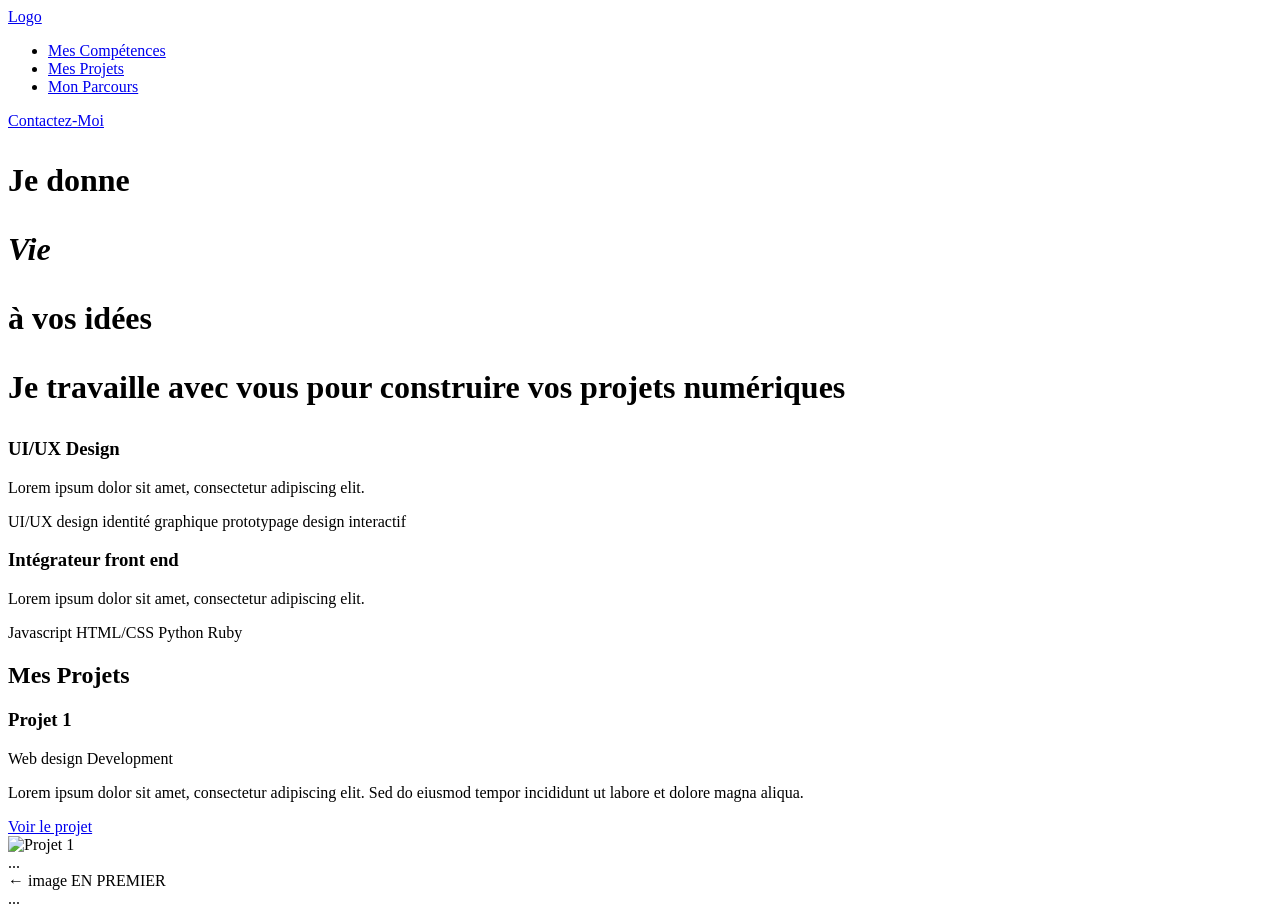
==== index.html @ fee1593d "update" ====
<!DOCTYPE html>
<html lang="fr">
  <head>
    <meta charset="UTF-8" />
    <meta name="viewport" content="width=device-width, initial-scale=1.0" />
    <title>Portfolio</title>
    <link rel="preconnect" href="https://fonts.googleapis.com" />
    <link rel="preconnect" href="https://fonts.gstatic.com" crossorigin />
    <link href="https://fonts.googleapis.com/css2?family=Montserrat:wght@400;500;600;700;800&display=swap" rel="stylesheet" />
    <link rel="stylesheet" href="style.css" />
  </head>

  <body>
    <nav class="navbar">
      <a href="#logo">Logo</a>
      <ul class="nav-link">
        <li><a href="#Mes Compétences">Mes Compétences</a></li>
        <li><a href="#Mes Projets">Mes Projets</a></li>
        <li><a href="#Mon Parcours">Mon Parcours</a></li>
      </ul>
      <a href="#Contactez-Moi" class="btn-nav">Contactez-Moi</a>
    </nav>
    
    <header id="hero"></header>
    <h1>
      <p>Je donne</p>
     <em>Vie</em> <br>
     <p>à vos idées</p>
     <p>Je travaille avec vous pour construire vos projets numériques</p>
    </h1>

    <section><div id="competences" class="competences">
      <div class="competence-card"></div>
       <h3>UI/UX Design</h3>
       <p>Lorem ipsum dolor sit amet, consectetur adipiscing elit.</p>
        <div class="tags">
        <span class="tag">UI/UX design</span>
        <span class="tag">identité graphique</span>
        <span class="tag">prototypage</span>
        <span class="tag">design interactif</span>
      </div>
      <div class="competence-card"></div>
      <h3>Intégrateur front end</h3>
      <p>Lorem ipsum dolor sit amet, consectetur adipiscing elit.</p>
      <div class="tags">
        <span class="tag">Javascript</span>
        <span class="tag">HTML/CSS</span>
        <span class="tag">Python</span>
        <span class="tag">Ruby</span>
      </div>

      <section id="projets" class="projets">
        <h2>Mes Projets</h2>
        <div class="projet-content">

          <div class="projet-top">
            <h3>Projet 1</h3>
            <div class="tags">
              <span class="tag">Web design</span>
              <span class="tag">Development</span>
            </div>

            <div class="projet-bottom">
              <p>Lorem ipsum dolor sit amet, consectetur adipiscing elit. Sed do eiusmod tempor incididunt ut labore et dolore magna aliqua.</p>
              <a class="btn-projet" href="#">Voir le projet</a>
            </div>
          </div>

        <div class="projet-image">
          <img src="assets/project-img.jpeg" alt="Projet 1" />
        </div>
      </section>

       <article class="projet-card reverse">
        <div class="projet-image">...</div>   ← image EN PREMIER
       <div class="projet-content">...</div>
       </article>




     </div></section>
  </body>
</html>
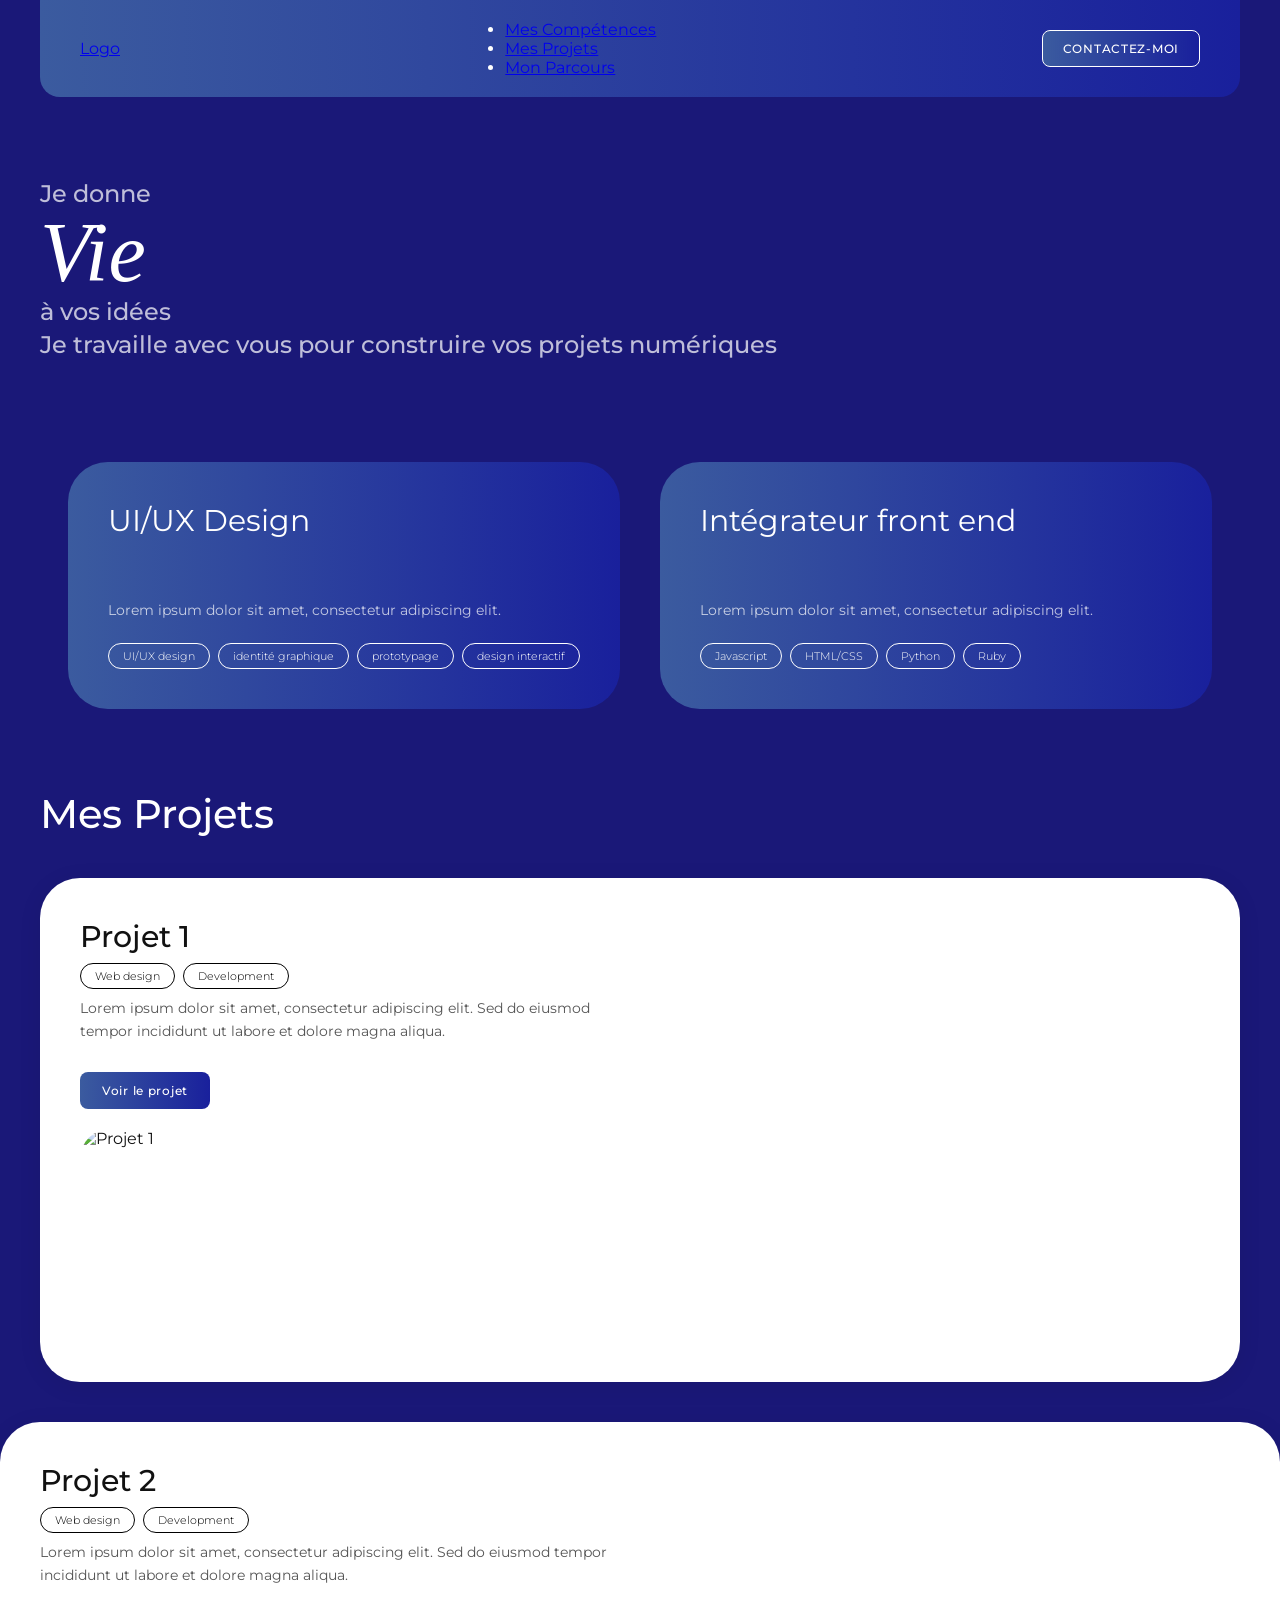
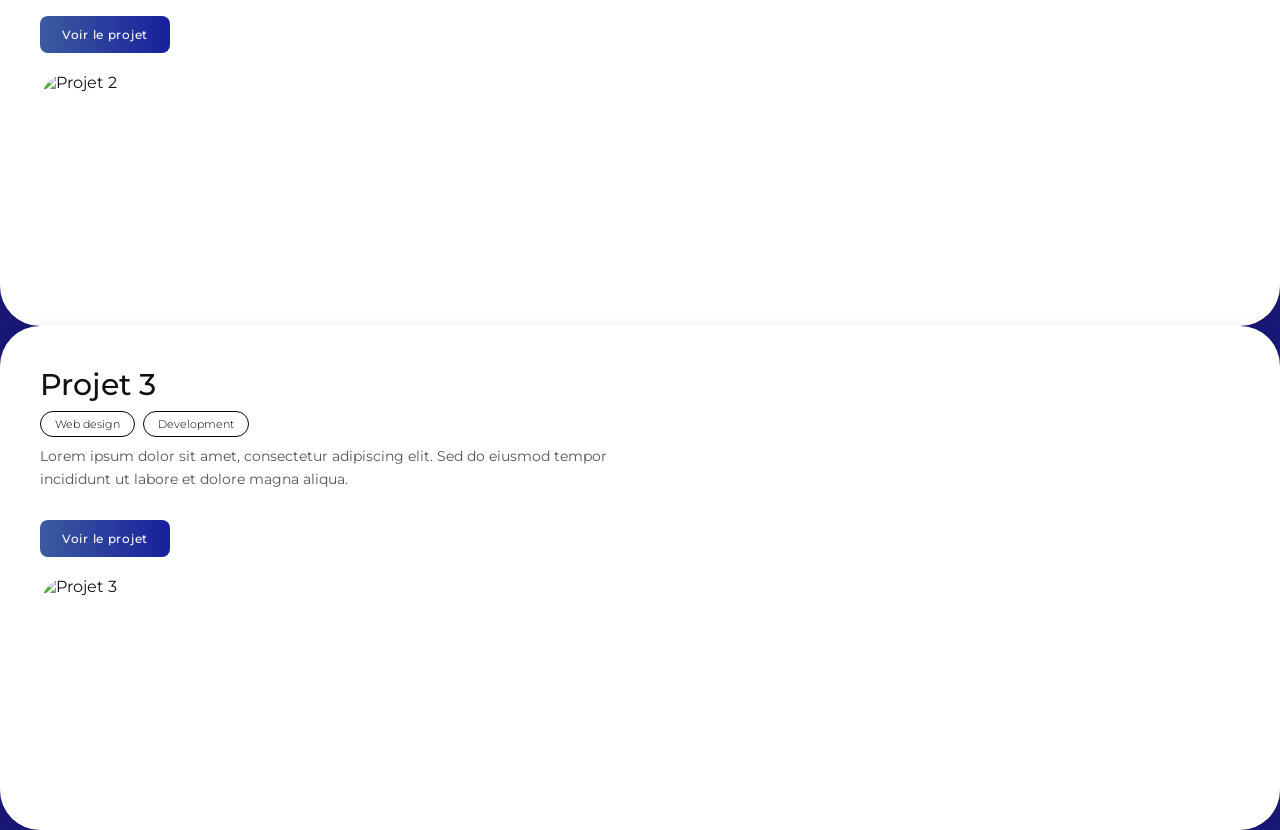
==== commit b477e7b0: "update" ====
--- a/index.html
+++ b/index.html
@@ -21,16 +21,17 @@
       <a href="#Contactez-Moi" class="btn-nav">Contactez-Moi</a>
     </nav>
     
-    <header id="hero"></header>
+    <header id="hero">
     <h1>
       <p>Je donne</p>
      <em>Vie</em> <br>
      <p>à vos idées</p>
      <p>Je travaille avec vous pour construire vos projets numériques</p>
     </h1>
+    </header>
 
     <section><div id="competences" class="competences">
-      <div class="competence-card"></div>
+      <div class="competence-card">
        <h3>UI/UX Design</h3>
        <p>Lorem ipsum dolor sit amet, consectetur adipiscing elit.</p>
         <div class="tags">
@@ -39,7 +40,8 @@
         <span class="tag">prototypage</span>
         <span class="tag">design interactif</span>
       </div>
-      <div class="competence-card"></div>
+      </div>
+      <div class="competence-card">
       <h3>Intégrateur front end</h3>
       <p>Lorem ipsum dolor sit amet, consectetur adipiscing elit.</p>
       <div class="tags">
@@ -48,9 +50,12 @@
         <span class="tag">Python</span>
         <span class="tag">Ruby</span>
       </div>
+      </section>
 
       <section id="projets" class="projets">
         <h2>Mes Projets</h2>
+
+        <article class="projet-card">
         <div class="projet-content">
 
           <div class="projet-top">
@@ -69,12 +74,59 @@
         <div class="projet-image">
           <img src="assets/project-img.jpeg" alt="Projet 1" />
         </div>
+        </article>
       </section>
 
-       <article class="projet-card reverse">
-        <div class="projet-image">...</div>   ← image EN PREMIER
-       <div class="projet-content">...</div>
-       </article>
+      <section id="projets2" class="projets2">
+
+        <article class="projet-card">
+        <div class="projet-content">
+
+          <div class="projet-top">
+            <h3>Projet 2</h3>
+            <div class="tags">
+              <span class="tag">Web design</span>
+              <span class="tag">Development</span>
+            </div>
+
+            <div class="projet-bottom">
+              <p>Lorem ipsum dolor sit amet, consectetur adipiscing elit. Sed do eiusmod tempor incididunt ut labore et dolore magna aliqua.</p>
+              <a class="btn-projet" href="#">Voir le projet</a>
+            </div>
+          </div>
+
+        <div class="projet-image">
+          <img src="assets/project-img.jpeg" alt="Projet 2" />
+        </div>
+        </article>
+      </section>
+
+      <section id="projets3" class="projets3">
+
+        <article class="projet-card">
+        <div class="projet-content">
+
+          <div class="projet-top">
+            <h3>Projet 3</h3>
+            <div class="tags">
+              <span class="tag">Web design</span>
+              <span class="tag">Development</span>
+            </div>
+
+            <div class="projet-bottom">
+              <p>Lorem ipsum dolor sit amet, consectetur adipiscing elit. Sed do eiusmod tempor incididunt ut labore et dolore magna aliqua.</p>
+              <a class="btn-projet" href="#">Voir le projet</a>
+            </div>
+          </div>
+
+        <div class="projet-image">
+          <img src="assets/project-img.jpeg" alt="Projet 3" />
+        </div>
+        </article>
+      </section>
+       
+
+       
 
 
 
--- a/style.css
+++ b/style.css
@@ -0,0 +1,456 @@
+/* ============================================
+   RESET & VARIABLES
+   ============================================ */
+*, *::before, *::after {
+  margin: 0;
+  padding: 0;
+  box-sizing: border-box;
+  scroll-behavior: smooth;
+}
+
+:root {
+  /* Couleurs */
+  --bleu-fonce:  #1A1878;
+  --bleu-carte:  #2E2DAE;
+  --blanc:       #ffffff;
+  --noir:       #000;
+  --texte-pale:  rgba(255, 255, 255, 0.72);
+  --texte-gris:  #555;
+
+  /* Gradient (nav & footer) */
+  --gradient:    linear-gradient(to right, #3B5B9F, #19209C);
+
+  /* Rayons */
+  --radius-carte: 40px;
+  --radius-nav:   20px;
+  --radius-image: 30px;
+  --radius-btn:   8px;
+
+  /* Espacements */
+  --padding-h:  40px;
+  --padding-v:  80px;
+  --gap:        40px;
+  --gap-sm:     20px;
+
+  /* Largeurs max — écart de 80px = 2 × --padding-h pour aligner nav et contenu */
+  --max-width-nav:     1200px;
+  --max-width-content: 1280px;
+
+  /* Typographie */
+  --fs-h1:   80px;
+  --fs-h2:   40px;
+  --fs-h3:   30px;
+  --fs-body: 14px;
+  --fs-nav:  12px;
+  --fs-xs:   11px;
+  --ls-nav:  0.06em;
+}
+
+body {
+  font-family: 'Montserrat', sans-serif;
+  background-color: var(--bleu-fonce);
+  color: var(--blanc);
+  display: flex;
+  flex-direction: column;
+  align-items: center;
+}
+
+/* ============================================
+   NAVIGATION (header & footer partagent .navbar)
+   ============================================ */
+nav {
+  border-radius: 0 0 var(--radius-nav) var(--radius-nav);
+  overflow: hidden;
+}
+
+nav a{
+  transition: opacity 0.2s;
+}
+
+.navbar {
+  display: flex;
+  align-items: center;
+  justify-content: space-between;
+  padding: var(--gap-sm) var(--padding-h);
+  width: 100%;
+  max-width: var(--max-width-nav);
+  background: var(--gradient);
+}
+
+
+.logo {
+  color: var(--blanc);
+  font-size: var(--fs-nav);
+  font-weight: 500;
+  letter-spacing: 0.12em;
+  text-transform: uppercase;
+  text-decoration: none;
+}
+
+.nav-links {
+  list-style: none;
+  display: flex;
+  gap: var(--gap);
+}
+
+.nav-links a {
+  color: var(--blanc);
+  text-decoration: none;
+  font-size: var(--fs-nav);
+  font-weight: 500;
+  letter-spacing: var(--ls-nav);
+  text-transform: uppercase;
+}
+
+.nav-links a:hover {
+  opacity: 0.7;
+}
+
+.btn-nav {
+  color: var(--blanc);
+  text-decoration: none;
+  font-size: var(--fs-nav);
+  font-weight: 500;
+  letter-spacing: var(--ls-nav);
+  text-transform: uppercase;
+  border: 1.5px solid var(--blanc);
+  padding: 10px var(--gap-sm);
+  border-radius: var(--radius-btn);
+  background: var(--gradient);
+}
+
+.btn-nav:hover {
+  opacity: 0.80;
+}
+
+/* ============================================
+   HERO
+   ============================================ */
+#hero {
+  background-color: var(--bleu-fonce);
+  padding: var(--padding-v) var(--padding-h);
+  width: 100%;
+  max-width: var(--max-width-content);
+}
+
+#hero h1 {
+  font-size: var(--fs-h1);
+  font-weight: 500;
+  line-height: 1;
+  margin-bottom: var(--gap-sm);
+}
+
+#hero h1 em {
+  font-family: Georgia, serif;
+  font-style: italic;
+  font-weight: 100;
+  font-size: calc(var(--fs-h1) + 4px);
+}
+
+#hero p {
+  font-size: 24px;
+  color: var(--texte-pale);
+  line-height: 1.4;
+}
+
+/* ============================================
+   MAIN
+   ============================================ */
+main {
+  display: flex;
+  flex-direction: column;
+  align-items: center;
+  max-width: var(--max-width-content);
+  width: 100%;
+}
+
+/* ============================================
+   COMPÉTENCES
+   ============================================ */
+.competences {
+  padding: 0 var(--padding-h) var(--padding-h);
+  display: grid;
+  grid-template-columns: 1fr 1fr;
+  gap: var(--gap);
+}
+
+.competence-card {
+  background: var(--gradient);
+  border-radius: var(--radius-carte);
+  padding: var(--padding-h);
+  display: flex;
+  flex-direction: column;
+  gap: var(--gap-sm);
+}
+
+.competence-card h3 {
+   font-size: var(--fs-h3);
+   font-weight: 400;
+   margin-bottom: var(--gap);
+}
+
+.competence-card p {
+  font-size: var(--fs-body);
+  line-height: 1.7;
+  color: var(--texte-pale);
+  flex: 1;
+}
+
+/* ============================================
+   TAGS (compétences & projets)
+   ============================================ */
+.tags {
+  display: flex;
+  flex-wrap: wrap;
+  gap: 8px;
+}
+
+.tag {
+  font-size: var(--fs-xs);
+  font-weight: 300;
+  padding: 5px 14px;
+  border: 1px solid var(--blanc);
+  border-radius: 999px;
+  color: var(--blanc);
+  white-space: nowrap;
+}
+
+.projet-card .tag {
+  border-color: var(--noir);
+  color: var(--noir);
+}
+
+/* ============================================
+   PROJETS
+   ============================================ */
+.projets {
+  padding: var(--padding-h);
+  display: flex;
+  flex-direction: column;
+  gap: var(--gap);
+  width: 100%;
+}
+
+.projets h2 {
+  font-size: var(--fs-h2);
+  font-weight: 500;
+}
+
+.projet-card {
+  width: 100%;
+  min-height: 56dvh;
+  display: grid;
+  grid-template-columns: 1fr 1fr;
+  gap: var(--gap);
+  align-items: center;
+  border-radius: var(--radius-carte);
+  padding: var(--padding-h);
+  background-color: var(--blanc);
+  color: #111;
+  box-shadow: 0 4px 24px rgba(0, 0, 0, 0.07);
+}
+
+.projet-card.reverse {
+  direction: ltr;
+}
+
+.projet-top, .projet-bottom {
+  display: flex;
+  flex-direction: column;
+  gap: 8px;
+}
+
+.projet-image {
+  width: 100%;
+  height: 100%;
+}
+
+.projet-image img {
+  width: 100%;
+  height: 100%;
+  object-fit: cover;
+  border-radius: var(--radius-image);
+  display: block;
+}
+
+.projet-content {
+  height: 100%;
+  display: flex;
+  flex-direction: column;
+  justify-content: space-between;
+  gap: 20px;
+}
+
+.projet-content h3 {
+  font-size: var(--fs-h3);
+  font-weight: 500;
+}
+
+.projet-content p {
+  font-size: var(--fs-body);
+  line-height: 1.7;
+  color: var(--texte-gris);
+}
+
+.btn-projet {
+  display: inline-block;
+  align-self: flex-start;
+  padding: 11px 22px;
+  margin-top: 20px;
+  font-size: var(--fs-nav);
+  font-weight: 500;
+  letter-spacing: var(--ls-nav);
+  text-decoration: none;
+  border-radius: var(--radius-btn);
+  background: var(--gradient);
+  color: var(--blanc);
+  transition: opacity 0.2s;
+}
+
+.btn-projet:hover {
+  opacity: 0.85;
+}
+
+/* ============================================
+   PARCOURS
+   ============================================ */
+.parcours {
+  background-color: var(--bleu-fonce);
+  padding: var(--padding-v) var(--padding-h);
+  display: grid;
+  grid-template-columns: 1fr 1fr;
+  gap: var(--gap);
+  align-items: start;
+  width: 100%;
+}
+
+.parcours h2 {
+  font-size: var(--fs-h2);
+  font-weight: 500;
+}
+
+.parcours-liste {
+  padding: var(--gap-sm) var(--gap);
+  background: var(--gradient);
+  border-radius: var(--radius-carte);
+  list-style: none;
+  overflow: hidden;
+}
+
+.parcours-item {
+  display: flex;
+  flex-direction: column;
+  gap: 10px;
+  padding: var(--gap-sm) 0;
+  border-bottom: 1px solid rgba(255, 255, 255, 0.1);
+}
+
+.parcours-item:last-child {
+  border-bottom: none;
+}
+
+.parcours-titre {
+  font-size: var(--fs-body);
+  font-weight: 500;
+}
+
+.parcours-lieu {
+  font-size: var(--fs-xs);
+  font-weight: 500;
+  letter-spacing: 0.08em;
+  color: var(--texte-pale);
+  text-transform: uppercase;
+}
+
+/* ============================================
+   FOOTER
+   ============================================ */
+footer {
+  width: 100%;
+  max-width: var(--max-width-nav);
+  border-radius: var(--radius-nav) var(--radius-nav) 0 0;
+  overflow: hidden;
+}
+
+footer a{
+  transition: opacity 0.2s;
+}
+
+/* ============================================
+   RESPONSIVE — TABLETTE (≤ 768px)
+   Redéfinir les variables suffit pour tout
+   ce qui les utilise. Le reste est layout.
+   ============================================ */
+@media (max-width: 768px) {
+  :root {
+    --padding-h:  28px;
+    --padding-v:  60px;
+    --gap:        28px;
+    --fs-h1:      52px;
+    --fs-h2:      32px;
+    --fs-h3:      24px;
+  }
+
+  /* Nav : on masque les liens, garde logo + CTA */
+  .nav-links {
+    display: none;
+  }
+
+  /* Compétences : une seule colonne */
+  .competences {
+    grid-template-columns: 1fr;
+  }
+
+  /* Projets : une seule colonne, hauteur auto */
+  .projet-card {
+    grid-template-columns: 1fr;
+    height: auto;
+  }
+
+  /* Image toujours en premier sur mobile */
+  .projet-card .projet-image {
+    order: -1;
+    height: 240px;
+  }
+
+  /* Parcours : une seule colonne */
+  .parcours {
+    grid-template-columns: 1fr;
+  }
+}
+
+/* ============================================
+   RESPONSIVE — MOBILE (≤ 480px)
+   ============================================ */
+@media (max-width: 480px) {
+  :root {
+    --padding-h:  16px;
+    --padding-v:  40px;
+    --gap:        20px;
+    --gap-sm:     12px;
+    --fs-h1:      38px;
+    --fs-h2:      26px;
+    --fs-h3:      20px;
+    --fs-body:    13px;
+  }
+
+  /* Hero : taille em fixe pour que le calc() sur em reste cohérent */
+  #hero h1 em {
+    font-size: calc(var(--fs-h1) + 2px);
+  }
+
+  #hero p {
+    font-size: 16px;
+  }
+
+  /* Bouton nav réduit */
+  .btn-nav {
+    font-size: 10px;
+    padding: 8px 12px;
+  }
+
+  /* Image projet plus petite */
+  .projet-card .projet-image {
+    height: 180px;
+  }
+}
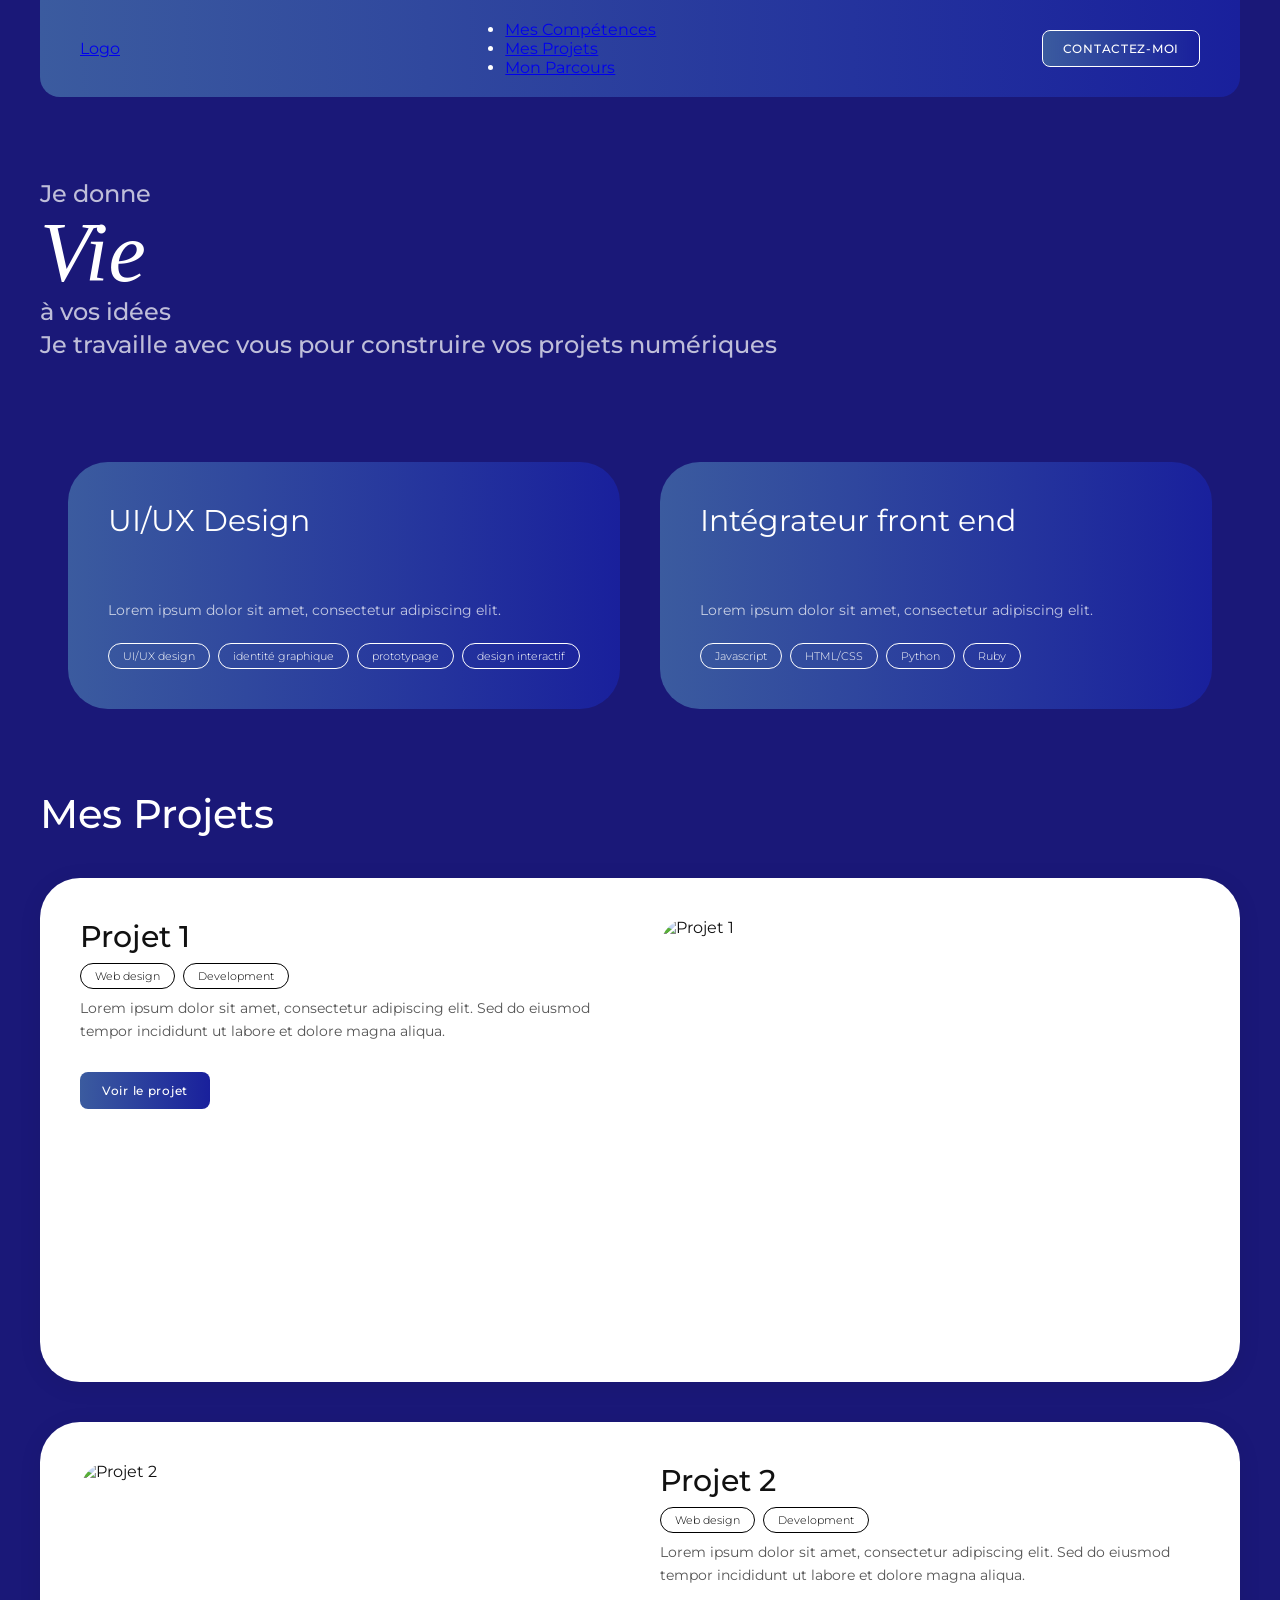
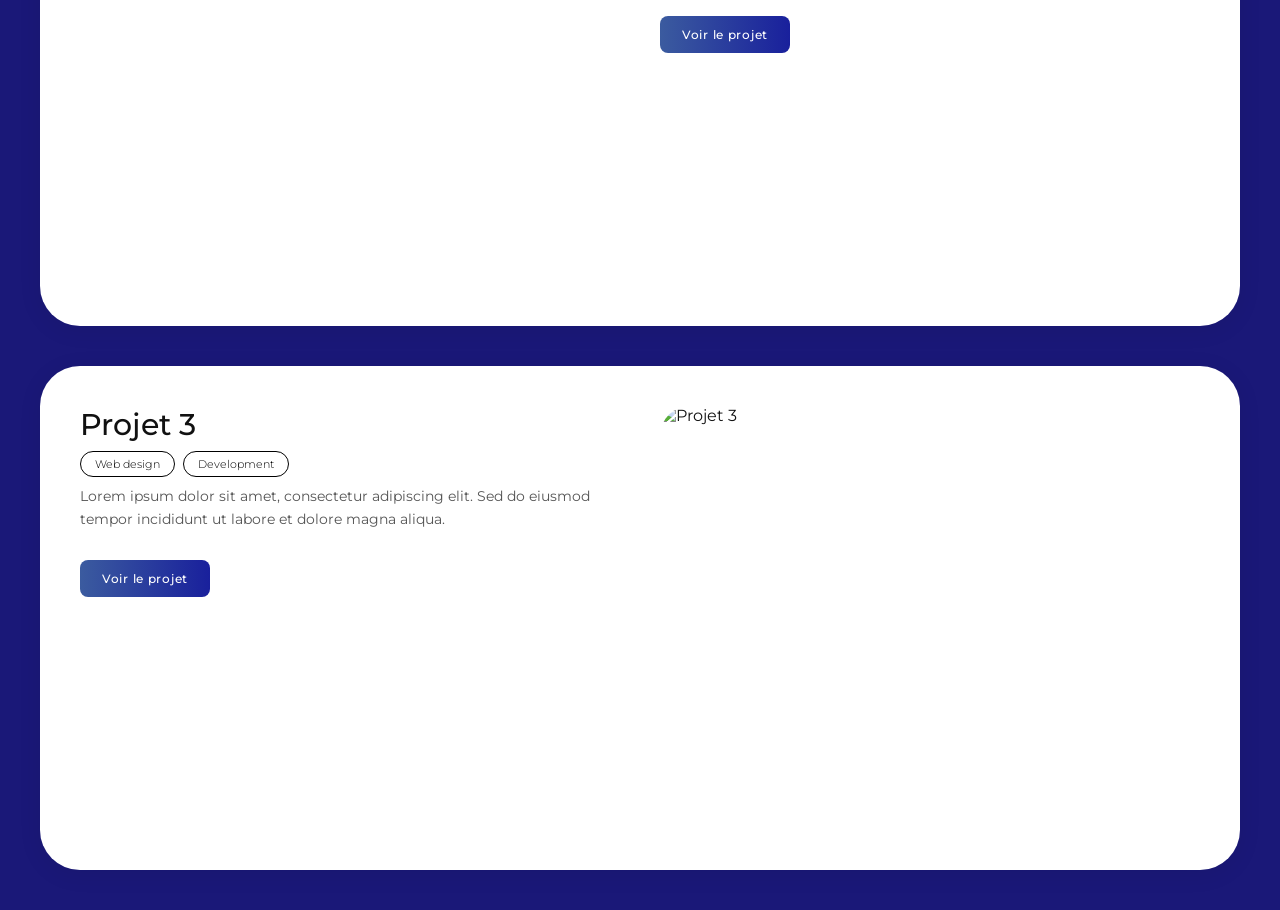
==== commit 85c0ece8: "update" ====
--- a/index.html
+++ b/index.html
@@ -1,136 +1,147 @@
 <!DOCTYPE html>
 <html lang="fr">
-  <head>
-    <meta charset="UTF-8" />
-    <meta name="viewport" content="width=device-width, initial-scale=1.0" />
-    <title>Portfolio</title>
-    <link rel="preconnect" href="https://fonts.googleapis.com" />
-    <link rel="preconnect" href="https://fonts.gstatic.com" crossorigin />
-    <link href="https://fonts.googleapis.com/css2?family=Montserrat:wght@400;500;600;700;800&display=swap" rel="stylesheet" />
-    <link rel="stylesheet" href="style.css" />
-  </head>
 
-  <body>
-    <nav class="navbar">
-      <a href="#logo">Logo</a>
-      <ul class="nav-link">
-        <li><a href="#Mes Compétences">Mes Compétences</a></li>
-        <li><a href="#Mes Projets">Mes Projets</a></li>
-        <li><a href="#Mon Parcours">Mon Parcours</a></li>
-      </ul>
-      <a href="#Contactez-Moi" class="btn-nav">Contactez-Moi</a>
-    </nav>
-    
-    <header id="hero">
+<head>
+  <meta charset="UTF-8" />
+  <meta name="viewport" content="width=device-width, initial-scale=1.0" />
+  <title>Portfolio</title>
+  <link rel="preconnect" href="https://fonts.googleapis.com" />
+  <link rel="preconnect" href="https://fonts.gstatic.com" crossorigin />
+  <link href="https://fonts.googleapis.com/css2?family=Montserrat:wght@400;500;600;700;800&display=swap"
+    rel="stylesheet" />
+  <link rel="stylesheet" href="style.css" />
+</head>
+
+<body>
+  <nav class="navbar">
+    <a href="#logo">Logo</a>
+    <ul class="nav-link">
+      <li><a href="#Mes Compétences">Mes Compétences</a></li>
+      <li><a href="#Mes Projets">Mes Projets</a></li>
+      <li><a href="#Mon Parcours">Mon Parcours</a></li>
+    </ul>
+    <a href="#Contactez-Moi" class="btn-nav">Contactez-Moi</a>
+  </nav>
+
+  <header id="hero">
     <h1>
       <p>Je donne</p>
-     <em>Vie</em> <br>
-     <p>à vos idées</p>
-     <p>Je travaille avec vous pour construire vos projets numériques</p>
+      <em>Vie</em> <br>
+      <p>à vos idées</p>
+      <p>Je travaille avec vous pour construire vos projets numériques</p>
     </h1>
-    </header>
+  </header>
 
-    <section><div id="competences" class="competences">
+  <section>
+    <div id="competences" class="competences">
       <div class="competence-card">
-       <h3>UI/UX Design</h3>
-       <p>Lorem ipsum dolor sit amet, consectetur adipiscing elit.</p>
+        <h3>UI/UX Design</h3>
+        <p>Lorem ipsum dolor sit amet, consectetur adipiscing elit.</p>
         <div class="tags">
-        <span class="tag">UI/UX design</span>
-        <span class="tag">identité graphique</span>
-        <span class="tag">prototypage</span>
-        <span class="tag">design interactif</span>
-      </div>
+          <span class="tag">UI/UX design</span>
+          <span class="tag">identité graphique</span>
+          <span class="tag">prototypage</span>
+          <span class="tag">design interactif</span>
+        </div>
       </div>
       <div class="competence-card">
-      <h3>Intégrateur front end</h3>
-      <p>Lorem ipsum dolor sit amet, consectetur adipiscing elit.</p>
-      <div class="tags">
-        <span class="tag">Javascript</span>
-        <span class="tag">HTML/CSS</span>
-        <span class="tag">Python</span>
-        <span class="tag">Ruby</span>
+        <h3>Intégrateur front end</h3>
+        <p>Lorem ipsum dolor sit amet, consectetur adipiscing elit.</p>
+        <div class="tags">
+          <span class="tag">Javascript</span>
+          <span class="tag">HTML/CSS</span>
+          <span class="tag">Python</span>
+          <span class="tag">Ruby</span>
+        </div>
       </div>
-      </section>
-
-      <section id="projets" class="projets">
-        <h2>Mes Projets</h2>
-
-        <article class="projet-card">
-        <div class="projet-content">
-
-          <div class="projet-top">
-            <h3>Projet 1</h3>
-            <div class="tags">
-              <span class="tag">Web design</span>
-              <span class="tag">Development</span>
-            </div>
-
-            <div class="projet-bottom">
-              <p>Lorem ipsum dolor sit amet, consectetur adipiscing elit. Sed do eiusmod tempor incididunt ut labore et dolore magna aliqua.</p>
-              <a class="btn-projet" href="#">Voir le projet</a>
-            </div>
-          </div>
-
-        <div class="projet-image">
-          <img src="assets/project-img.jpeg" alt="Projet 1" />
-        </div>
-        </article>
-      </section>
-
-      <section id="projets2" class="projets2">
-
-        <article class="projet-card">
-        <div class="projet-content">
-
-          <div class="projet-top">
-            <h3>Projet 2</h3>
-            <div class="tags">
-              <span class="tag">Web design</span>
-              <span class="tag">Development</span>
-            </div>
-
-            <div class="projet-bottom">
-              <p>Lorem ipsum dolor sit amet, consectetur adipiscing elit. Sed do eiusmod tempor incididunt ut labore et dolore magna aliqua.</p>
-              <a class="btn-projet" href="#">Voir le projet</a>
-            </div>
-          </div>
-
-        <div class="projet-image">
-          <img src="assets/project-img.jpeg" alt="Projet 2" />
-        </div>
-        </article>
-      </section>
-
-      <section id="projets3" class="projets3">
-
-        <article class="projet-card">
-        <div class="projet-content">
-
-          <div class="projet-top">
-            <h3>Projet 3</h3>
-            <div class="tags">
-              <span class="tag">Web design</span>
-              <span class="tag">Development</span>
-            </div>
-
-            <div class="projet-bottom">
-              <p>Lorem ipsum dolor sit amet, consectetur adipiscing elit. Sed do eiusmod tempor incididunt ut labore et dolore magna aliqua.</p>
-              <a class="btn-projet" href="#">Voir le projet</a>
-            </div>
-          </div>
-
-        <div class="projet-image">
-          <img src="assets/project-img.jpeg" alt="Projet 3" />
-        </div>
-        </article>
-      </section>
-       
-
-       
+  </section>
 
 
 
 
-     </div></section>
-  </body>
-</html>
+
+  <section id="projets" class="projets">
+    <h2>Mes Projets</h2>
+
+    <article class="projet-card">
+      <div class="projet-content">
+
+        <div class="projet-top">
+          <h3>Projet 1</h3>
+          <div class="tags">
+            <span class="tag">Web design</span>
+            <span class="tag">Development</span>
+          </div>
+
+          <div class="projet-bottom">
+            <p>Lorem ipsum dolor sit amet, consectetur adipiscing elit. Sed do eiusmod tempor incididunt ut labore et
+              dolore magna aliqua.</p>
+            <a class="btn-projet" href="#">Voir le projet</a>
+          </div>
+        </div>
+      </div>
+      <div class="projet-image">
+        <img src="assets/project-img.jpeg" alt="Projet 1" />
+      </div>
+    </article>
+
+
+    <article class="projet-card reverse">
+      <div class="projet-image">
+        <img src="assets/project-img.jpeg" alt="Projet 2" />
+      </div>
+      <div class="projet-content">
+
+        <div class="projet-top">
+          <h3>Projet 2</h3>
+          <div class="tags">
+            <span class="tag">Web design</span>
+            <span class="tag">Development</span>
+          </div>
+
+          <div class="projet-bottom">
+            <p>Lorem ipsum dolor sit amet, consectetur adipiscing elit. Sed do eiusmod tempor incididunt ut labore et
+              dolore magna aliqua.</p>
+            <a class="btn-projet" href="#">Voir le projet</a>
+          </div>
+        </div>
+
+
+    </article>
+
+
+
+
+    <article class="projet-card">
+      <div class="projet-content">
+
+        <div class="projet-top">
+          <h3>Projet 3</h3>
+          <div class="tags">
+            <span class="tag">Web design</span>
+            <span class="tag">Development</span>
+          </div>
+
+          <div class="projet-bottom">
+            <p>Lorem ipsum dolor sit amet, consectetur adipiscing elit. Sed do eiusmod tempor incididunt ut labore et
+              dolore magna aliqua.</p>
+            <a class="btn-projet" href="#">Voir le projet</a>
+          </div>
+        </div>
+      </div>
+      <div class="projet-image">
+        <img src="assets/project-img.jpeg" alt="Projet 3" />
+      </div>
+    </article>
+  </section>
+
+
+
+
+
+
+
+
+</body>
+
+</html>
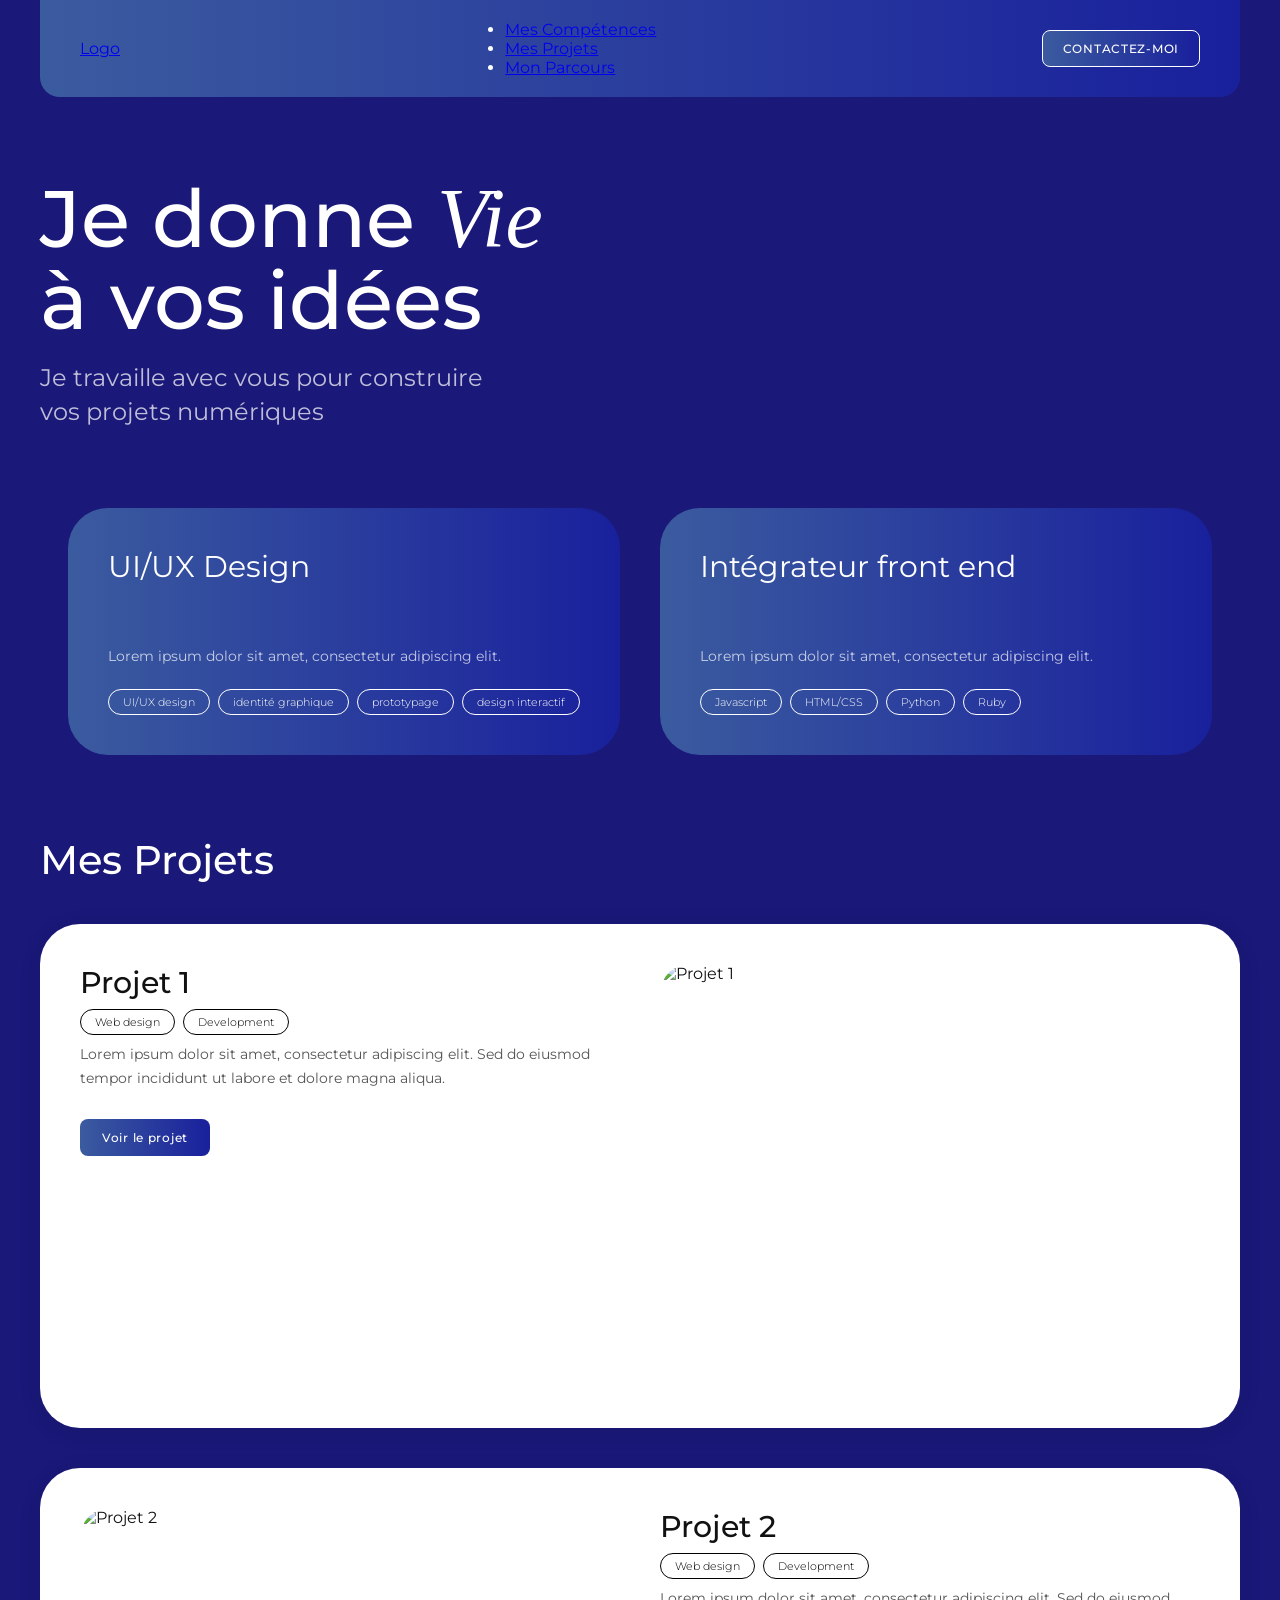
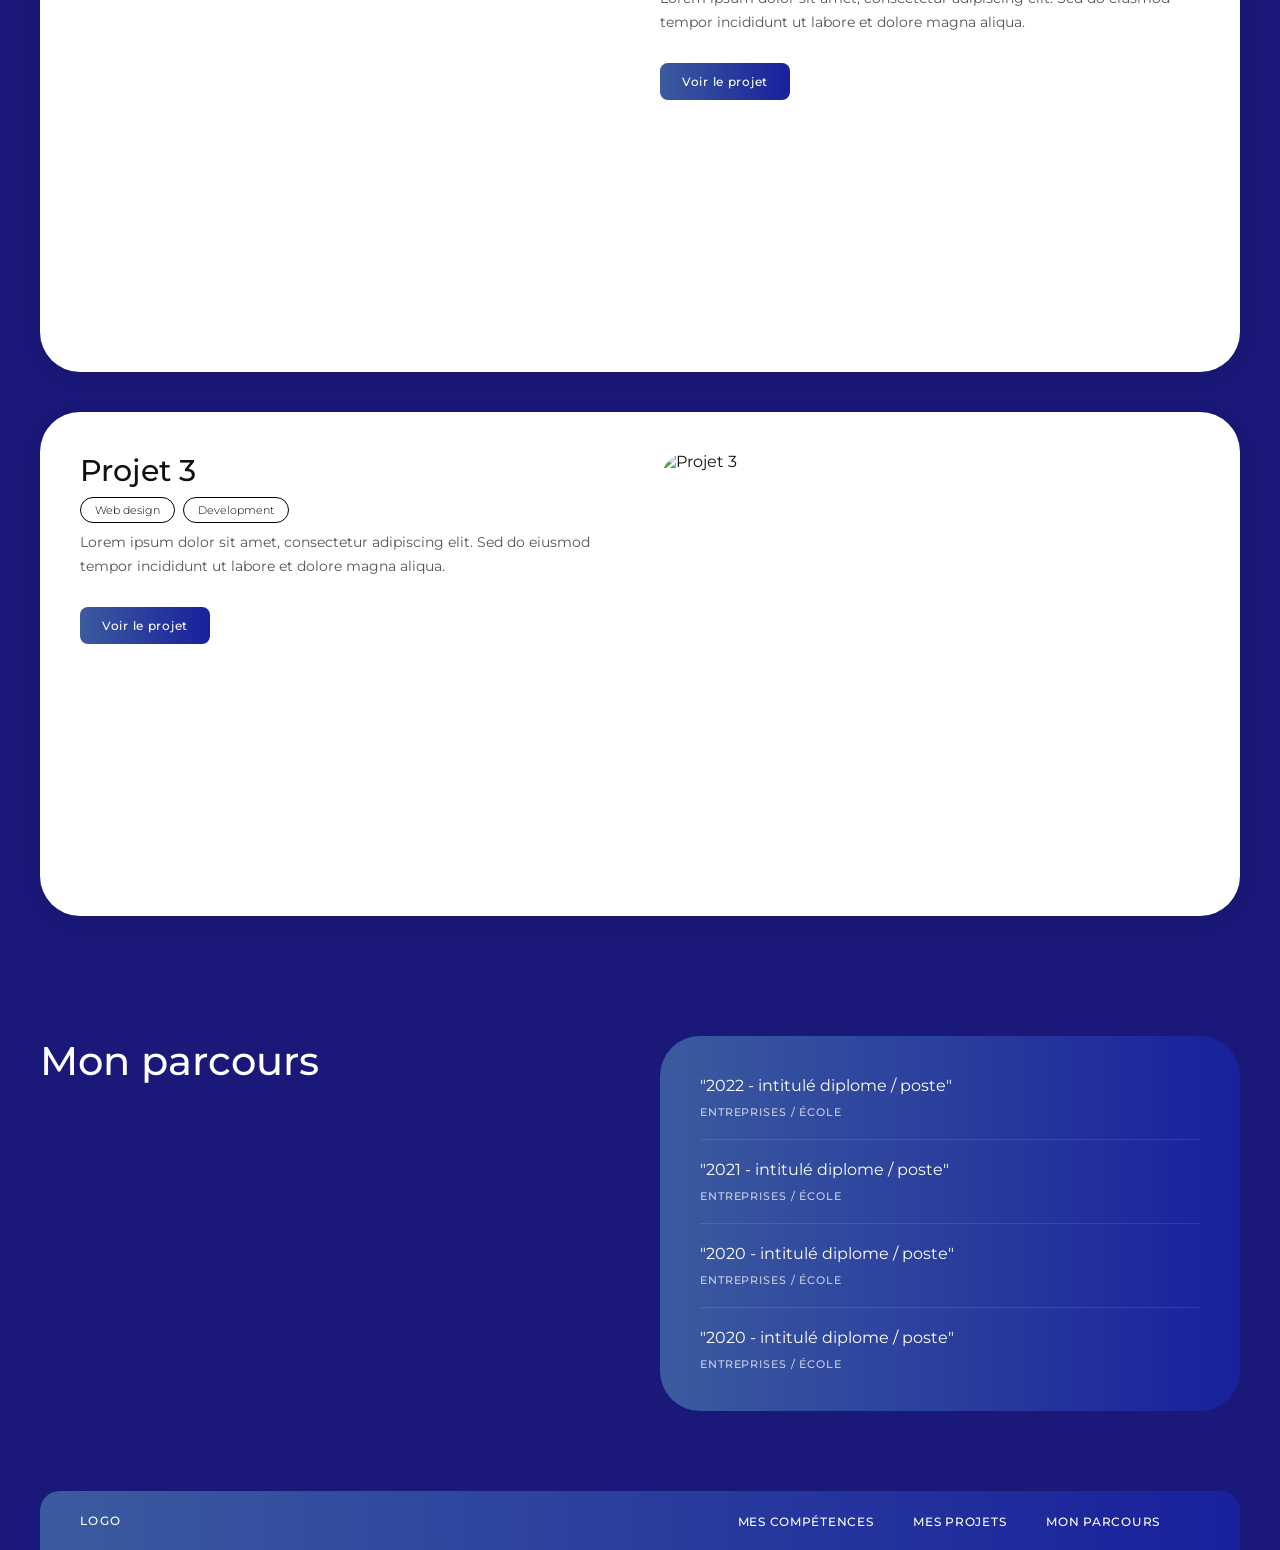
==== commit 1b62750b: "update" ====
--- a/index.html
+++ b/index.html
@@ -24,12 +24,8 @@
   </nav>
 
   <header id="hero">
-    <h1>
-      <p>Je donne</p>
-      <em>Vie</em> <br>
-      <p>à vos idées</p>
-      <p>Je travaille avec vous pour construire vos projets numériques</p>
-    </h1>
+    <h1> Je donne <em>Vie</em> <br> à vos idées</h1>
+      <p>Je travaille avec vous pour construire <br> vos projets numériques</p>
   </header>
 
   <section>
@@ -135,7 +131,40 @@
     </article>
   </section>
 
+  <section id="parcours" class="parcours">
+    <h2>Mon parcours</h2>
+    <ul class="parcours-liste">
+      <li class="parcours-item">
+        <p class="parcour-titre">"2022 - intitulé diplome / poste"</p>
+        <p class="parcours-lieu">ENTREPRISES / ÉCOLE</p>
+      </li>
 
+      <li class="parcours-item">
+        <p class="parcour-titre">"2021 - intitulé diplome / poste"</p>
+        <p class="parcours-lieu">ENTREPRISES / ÉCOLE</p>
+      </li>
+
+      <li class="parcours-item">
+        <p class="parcour-titre">"2020 - intitulé diplome / poste"</p>
+        <p class="parcours-lieu">ENTREPRISES / ÉCOLE</p>
+      </li>
+
+      <li class="parcours-item">
+        <p class="parcour-titre">"2020 - intitulé diplome / poste"</p>
+        <p class="parcours-lieu">ENTREPRISES / ÉCOLE</p>
+      </li>
+    </ul>
+  </section>
+
+  <footer class="navbar">
+    <span class="logo">Logo</span>
+    <ul class="nav-links">
+      <li><a href="#MES COMPÉTENCES">MES COMPÉTENCES</a></li>
+      <li><a href="#MES PROJETS">MES PROJETS</a></li>
+      <li><a href="#MON PARCOURS">Mon parcours</a></li>
+    <a href="#CONTACTEZ-MOI" class="CONTACTEZ-MOI"></a>
+    </ul>
+  </footer>
 
 
 
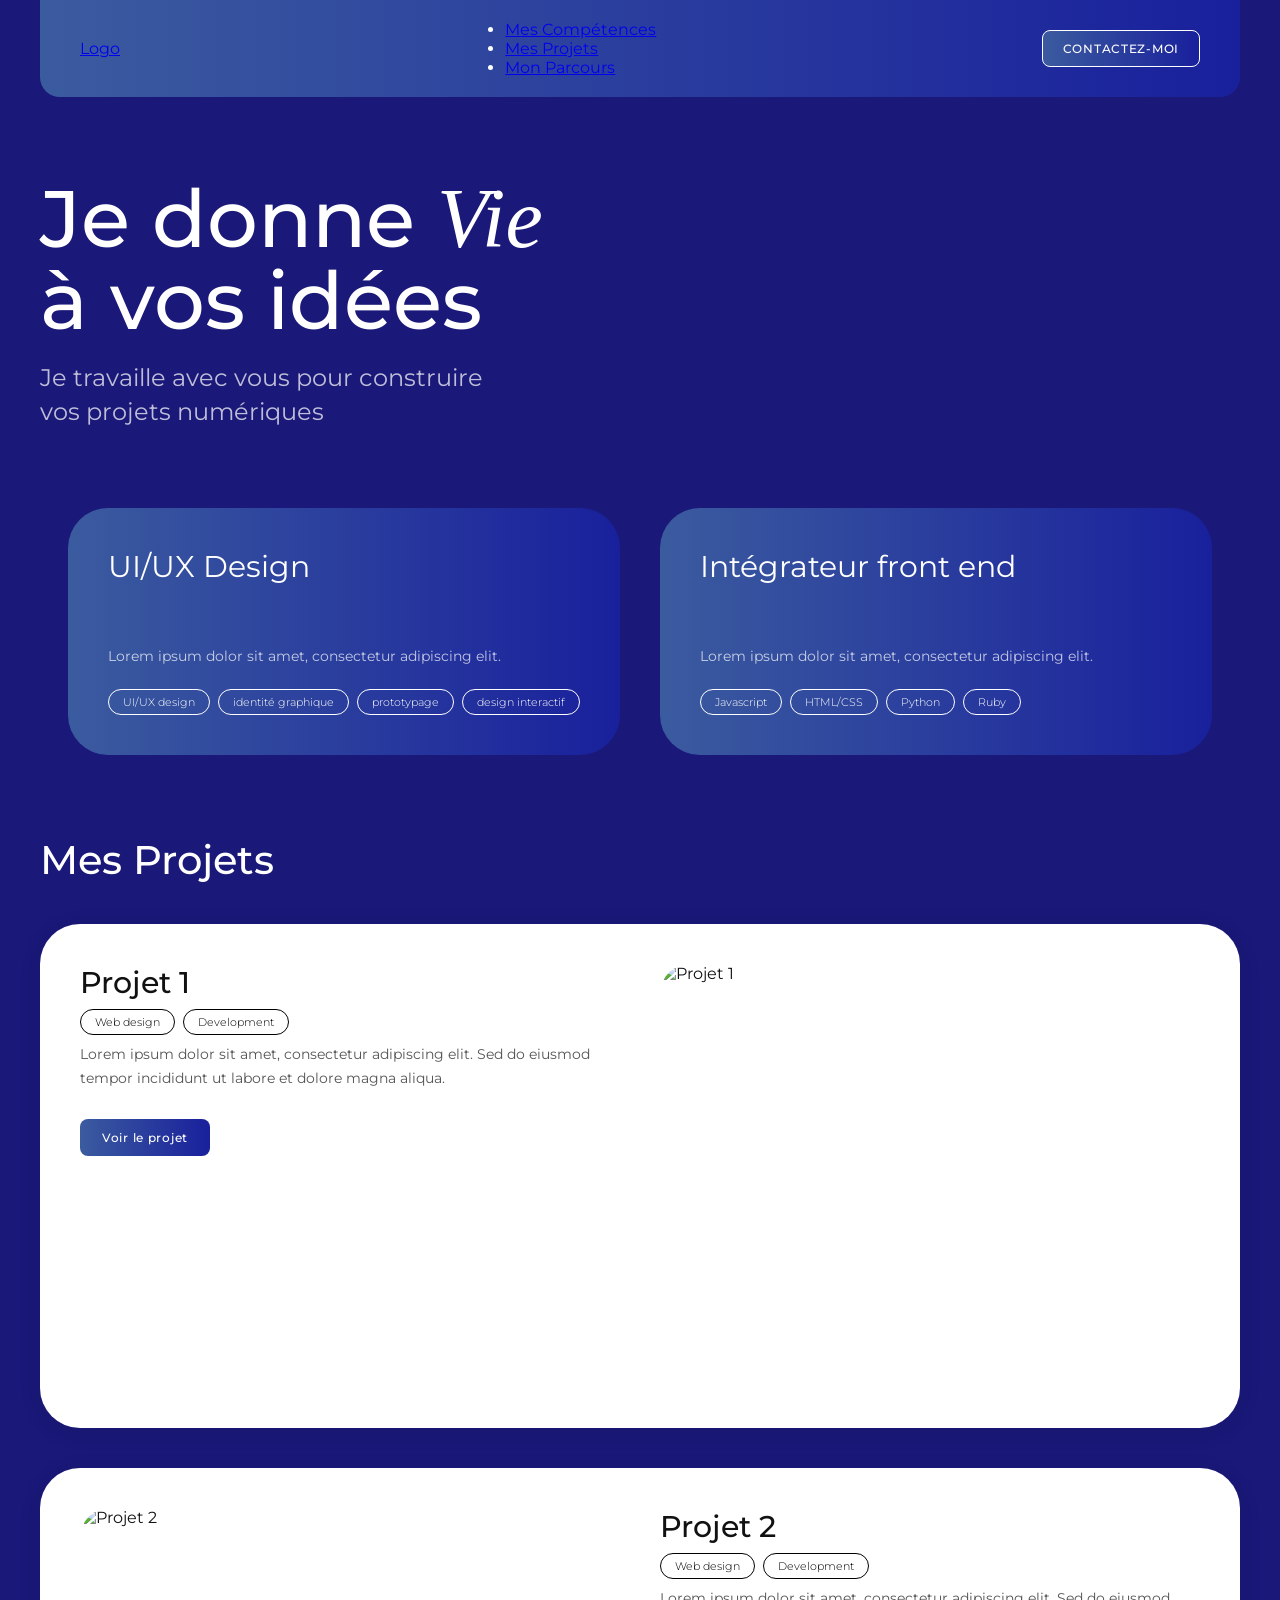
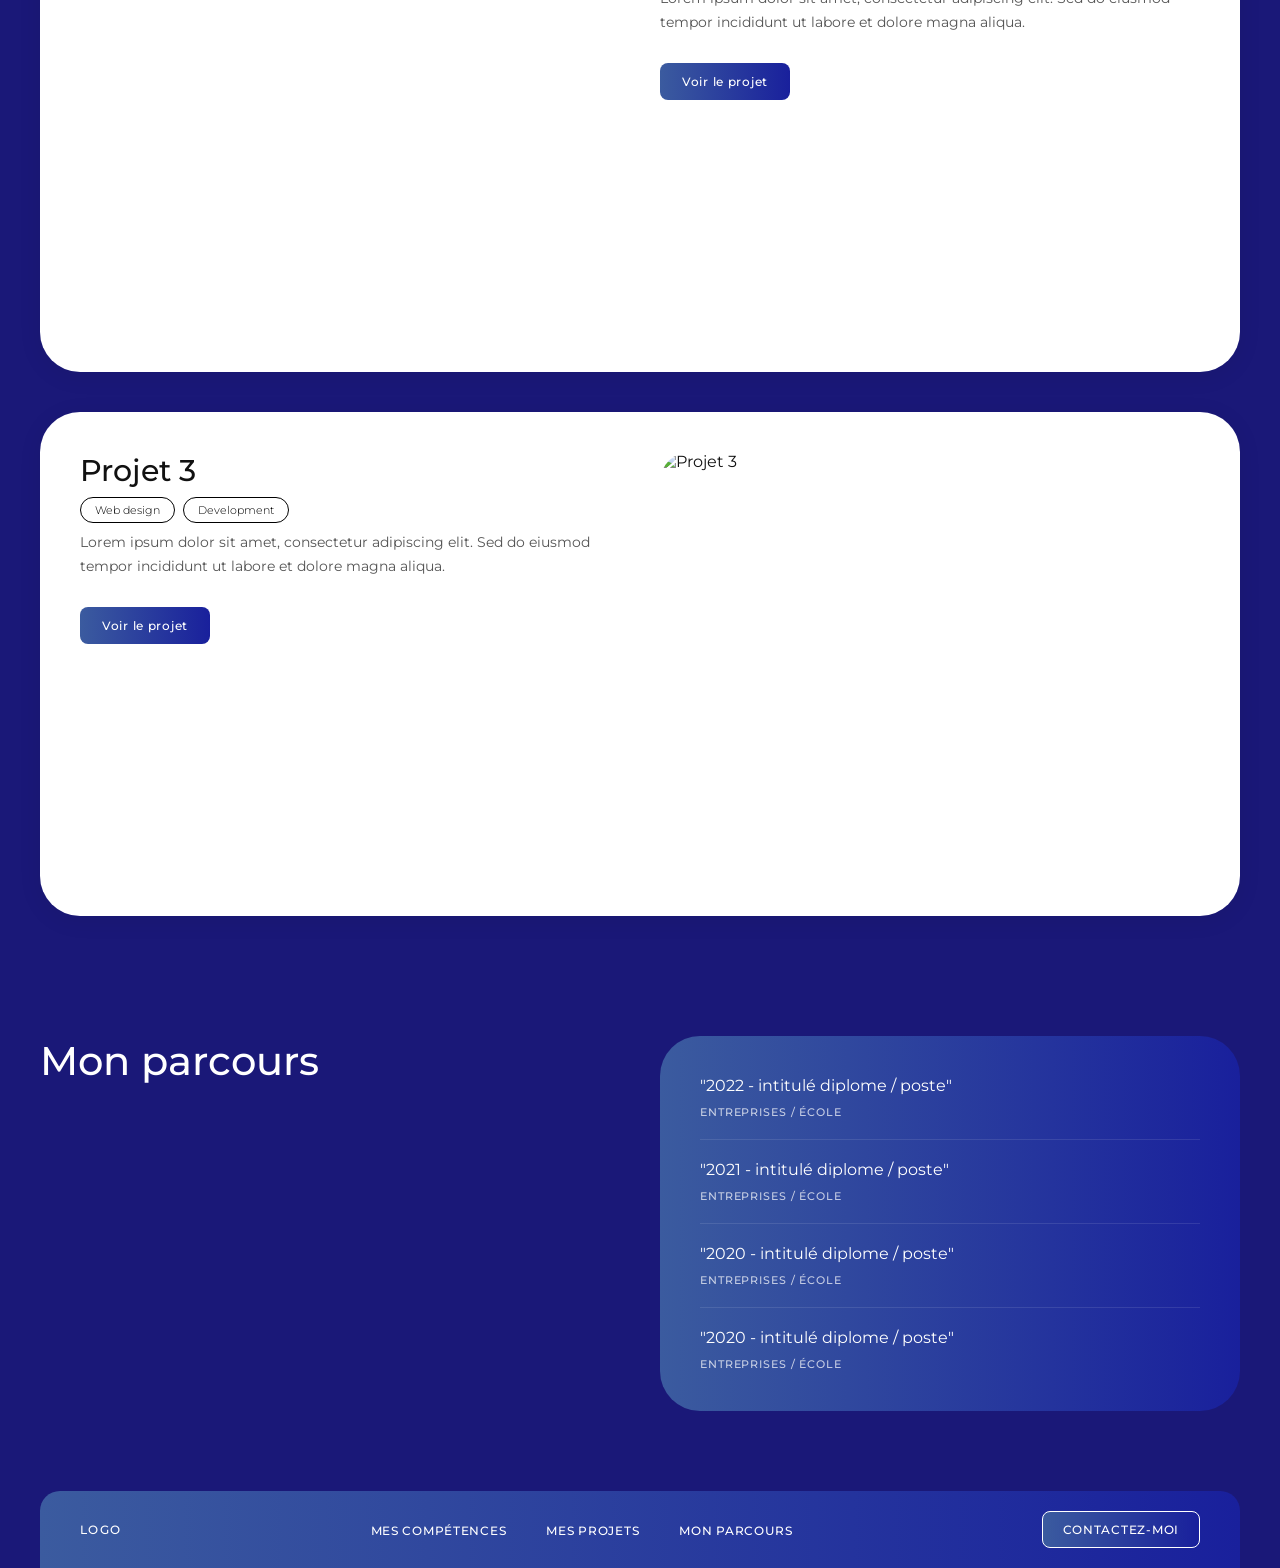
==== commit d32cb6ec: "update" ====
--- a/index.html
+++ b/index.html
@@ -25,136 +25,139 @@
 
   <header id="hero">
     <h1> Je donne <em>Vie</em> <br> à vos idées</h1>
-      <p>Je travaille avec vous pour construire <br> vos projets numériques</p>
+    <p>Je travaille avec vous pour construire <br> vos projets numériques</p>
   </header>
 
-  <section>
-    <div id="competences" class="competences">
-      <div class="competence-card">
-        <h3>UI/UX Design</h3>
-        <p>Lorem ipsum dolor sit amet, consectetur adipiscing elit.</p>
-        <div class="tags">
-          <span class="tag">UI/UX design</span>
-          <span class="tag">identité graphique</span>
-          <span class="tag">prototypage</span>
-          <span class="tag">design interactif</span>
+  <main>
+    <section>
+      <div id="competences" class="competences">
+        <div class="competence-card">
+          <h3>UI/UX Design</h3>
+          <p>Lorem ipsum dolor sit amet, consectetur adipiscing elit.</p>
+          <div class="tags">
+            <span class="tag">UI/UX design</span>
+            <span class="tag">identité graphique</span>
+            <span class="tag">prototypage</span>
+            <span class="tag">design interactif</span>
+          </div>
         </div>
-      </div>
-      <div class="competence-card">
-        <h3>Intégrateur front end</h3>
-        <p>Lorem ipsum dolor sit amet, consectetur adipiscing elit.</p>
-        <div class="tags">
-          <span class="tag">Javascript</span>
-          <span class="tag">HTML/CSS</span>
-          <span class="tag">Python</span>
-          <span class="tag">Ruby</span>
+        <div class="competence-card">
+          <h3>Intégrateur front end</h3>
+          <p>Lorem ipsum dolor sit amet, consectetur adipiscing elit.</p>
+          <div class="tags">
+            <span class="tag">Javascript</span>
+            <span class="tag">HTML/CSS</span>
+            <span class="tag">Python</span>
+            <span class="tag">Ruby</span>
+          </div>
         </div>
-      </div>
-  </section>
+    </section>
 
 
 
 
 
-  <section id="projets" class="projets">
-    <h2>Mes Projets</h2>
+    <section id="projets" class="projets">
+      <h2>Mes Projets</h2>
 
-    <article class="projet-card">
-      <div class="projet-content">
+      <article class="projet-card">
+        <div class="projet-content">
 
-        <div class="projet-top">
-          <h3>Projet 1</h3>
-          <div class="tags">
-            <span class="tag">Web design</span>
-            <span class="tag">Development</span>
+          <div class="projet-top">
+            <h3>Projet 1</h3>
+            <div class="tags">
+              <span class="tag">Web design</span>
+              <span class="tag">Development</span>
+            </div>
+
+            <div class="projet-bottom">
+              <p>Lorem ipsum dolor sit amet, consectetur adipiscing elit. Sed do eiusmod tempor incididunt ut labore et
+                dolore magna aliqua.</p>
+              <a class="btn-projet" href="#">Voir le projet</a>
+            </div>
+          </div>
+        </div>
+        <div class="projet-image">
+          <img src="assets/project-img.jpeg" alt="Projet 1" />
+        </div>
+      </article>
+
+
+      <article class="projet-card reverse">
+        <div class="projet-image">
+          <img src="assets/project-img.jpeg" alt="Projet 2" />
+        </div>
+        <div class="projet-content">
+
+          <div class="projet-top">
+            <h3>Projet 2</h3>
+            <div class="tags">
+              <span class="tag">Web design</span>
+              <span class="tag">Development</span>
+            </div>
+
+            <div class="projet-bottom">
+              <p>Lorem ipsum dolor sit amet, consectetur adipiscing elit. Sed do eiusmod tempor incididunt ut labore et
+                dolore magna aliqua.</p>
+              <a class="btn-projet" href="#">Voir le projet</a>
+            </div>
           </div>
 
-          <div class="projet-bottom">
-            <p>Lorem ipsum dolor sit amet, consectetur adipiscing elit. Sed do eiusmod tempor incididunt ut labore et
-              dolore magna aliqua.</p>
-            <a class="btn-projet" href="#">Voir le projet</a>
-          </div>
-        </div>
-      </div>
-      <div class="projet-image">
-        <img src="assets/project-img.jpeg" alt="Projet 1" />
-      </div>
-    </article>
 
-
-    <article class="projet-card reverse">
-      <div class="projet-image">
-        <img src="assets/project-img.jpeg" alt="Projet 2" />
-      </div>
-      <div class="projet-content">
-
-        <div class="projet-top">
-          <h3>Projet 2</h3>
-          <div class="tags">
-            <span class="tag">Web design</span>
-            <span class="tag">Development</span>
-          </div>
-
-          <div class="projet-bottom">
-            <p>Lorem ipsum dolor sit amet, consectetur adipiscing elit. Sed do eiusmod tempor incididunt ut labore et
-              dolore magna aliqua.</p>
-            <a class="btn-projet" href="#">Voir le projet</a>
-          </div>
-        </div>
-
-
-    </article>
+      </article>
 
 
 
 
-    <article class="projet-card">
-      <div class="projet-content">
+      <article class="projet-card">
+        <div class="projet-content">
 
-        <div class="projet-top">
-          <h3>Projet 3</h3>
-          <div class="tags">
-            <span class="tag">Web design</span>
-            <span class="tag">Development</span>
-          </div>
+          <div class="projet-top">
+            <h3>Projet 3</h3>
+            <div class="tags">
+              <span class="tag">Web design</span>
+              <span class="tag">Development</span>
+            </div>
 
-          <div class="projet-bottom">
-            <p>Lorem ipsum dolor sit amet, consectetur adipiscing elit. Sed do eiusmod tempor incididunt ut labore et
-              dolore magna aliqua.</p>
-            <a class="btn-projet" href="#">Voir le projet</a>
+            <div class="projet-bottom">
+              <p>Lorem ipsum dolor sit amet, consectetur adipiscing elit. Sed do eiusmod tempor incididunt ut labore et
+                dolore magna aliqua.</p>
+              <a class="btn-projet" href="#">Voir le projet</a>
+            </div>
           </div>
         </div>
-      </div>
-      <div class="projet-image">
-        <img src="assets/project-img.jpeg" alt="Projet 3" />
-      </div>
-    </article>
-  </section>
+        <div class="projet-image">
+          <img src="assets/project-img.jpeg" alt="Projet 3" />
+        </div>
+      </article>
+    </section>
 
-  <section id="parcours" class="parcours">
-    <h2>Mon parcours</h2>
-    <ul class="parcours-liste">
-      <li class="parcours-item">
-        <p class="parcour-titre">"2022 - intitulé diplome / poste"</p>
-        <p class="parcours-lieu">ENTREPRISES / ÉCOLE</p>
-      </li>
+    <section id="parcours" class="parcours">
+      <h2>Mon parcours</h2>
+      <ul class="parcours-liste">
+        <li class="parcours-item">
+          <p class="parcour-titre">"2022 - intitulé diplome / poste"</p>
+          <p class="parcours-lieu">ENTREPRISES / ÉCOLE</p>
+        </li>
 
-      <li class="parcours-item">
-        <p class="parcour-titre">"2021 - intitulé diplome / poste"</p>
-        <p class="parcours-lieu">ENTREPRISES / ÉCOLE</p>
-      </li>
+        <li class="parcours-item">
+          <p class="parcour-titre">"2021 - intitulé diplome / poste"</p>
+          <p class="parcours-lieu">ENTREPRISES / ÉCOLE</p>
+        </li>
 
-      <li class="parcours-item">
-        <p class="parcour-titre">"2020 - intitulé diplome / poste"</p>
-        <p class="parcours-lieu">ENTREPRISES / ÉCOLE</p>
-      </li>
+        <li class="parcours-item">
+          <p class="parcour-titre">"2020 - intitulé diplome / poste"</p>
+          <p class="parcours-lieu">ENTREPRISES / ÉCOLE</p>
+        </li>
 
-      <li class="parcours-item">
-        <p class="parcour-titre">"2020 - intitulé diplome / poste"</p>
-        <p class="parcours-lieu">ENTREPRISES / ÉCOLE</p>
-      </li>
-    </ul>
-  </section>
+        <li class="parcours-item">
+          <p class="parcour-titre">"2020 - intitulé diplome / poste"</p>
+          <p class="parcours-lieu">ENTREPRISES / ÉCOLE</p>
+        </li>
+      </ul>
+    </section>
+
+  </main>
 
   <footer class="navbar">
     <span class="logo">Logo</span>
@@ -162,14 +165,9 @@
       <li><a href="#MES COMPÉTENCES">MES COMPÉTENCES</a></li>
       <li><a href="#MES PROJETS">MES PROJETS</a></li>
       <li><a href="#MON PARCOURS">Mon parcours</a></li>
-    <a href="#CONTACTEZ-MOI" class="CONTACTEZ-MOI"></a>
-    </ul>
+       </ul>
+      <a href="#CONTACTEZ-MOI" class="btn-nav">Contactez-moi</a>
   </footer>
-
-
-
-
-
 
 </body>
 
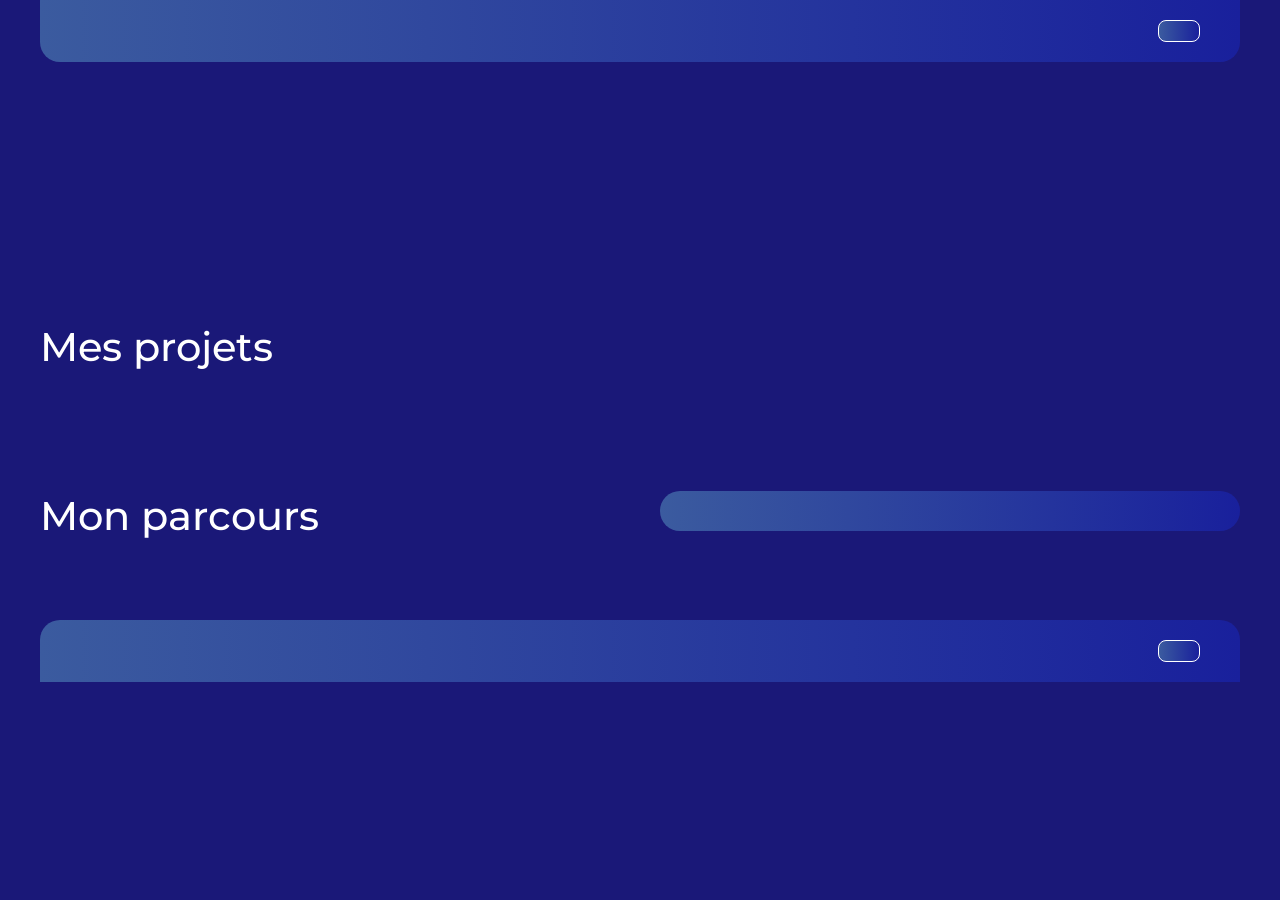
==== commit 44ad1f91: "mise a jour json" ====
--- a/index.html
+++ b/index.html
@@ -1,174 +1,62 @@
 <!DOCTYPE html>
 <html lang="fr">
+  <head>
+    <meta charset="UTF-8" />
+    <meta name="viewport" content="width=device-width, initial-scale=1.0" />
+    <title>Portfolio</title>
+    <link rel="preconnect" href="https://fonts.googleapis.com" />
+    <link rel="preconnect" href="https://fonts.gstatic.com" crossorigin />
+    <link href="https://fonts.googleapis.com/css2?family=Montserrat:wght@400;500;600;700;800&display=swap" rel="stylesheet" />
+    <link rel="stylesheet" href="style.css" />
+  </head>
+  <body>
 
-<head>
-  <meta charset="UTF-8" />
-  <meta name="viewport" content="width=device-width, initial-scale=1.0" />
-  <title>Portfolio</title>
-  <link rel="preconnect" href="https://fonts.googleapis.com" />
-  <link rel="preconnect" href="https://fonts.gstatic.com" crossorigin />
-  <link href="https://fonts.googleapis.com/css2?family=Montserrat:wght@400;500;600;700;800&display=swap"
-    rel="stylesheet" />
-  <link rel="stylesheet" href="style.css" />
-</head>
+    <!-- ===================== NAV ===================== -->
+    <!-- Contenu peuplé par script.js -->
+    <nav class="navbar">
+      <a href="#" class="logo"></a>
+      <ul class="nav-links"></ul>
+      <a class="btn-nav"></a>
+    </nav>
 
-<body>
-  <nav class="navbar">
-    <a href="#logo">Logo</a>
-    <ul class="nav-link">
-      <li><a href="#Mes Compétences">Mes Compétences</a></li>
-      <li><a href="#Mes Projets">Mes Projets</a></li>
-      <li><a href="#Mon Parcours">Mon Parcours</a></li>
-    </ul>
-    <a href="#Contactez-Moi" class="btn-nav">Contactez-Moi</a>
-  </nav>
+    <!-- ===================== HERO ===================== -->
+    <!-- Contenu peuplé par script.js -->
+    <header id="hero">
+      <h1></h1>
+      <p></p>
+    </header>
 
-  <header id="hero">
-    <h1> Je donne <em>Vie</em> <br> à vos idées</h1>
-    <p>Je travaille avec vous pour construire <br> vos projets numériques</p>
-  </header>
+    <main>
 
-  <main>
-    <section>
-      <div id="competences" class="competences">
-        <div class="competence-card">
-          <h3>UI/UX Design</h3>
-          <p>Lorem ipsum dolor sit amet, consectetur adipiscing elit.</p>
-          <div class="tags">
-            <span class="tag">UI/UX design</span>
-            <span class="tag">identité graphique</span>
-            <span class="tag">prototypage</span>
-            <span class="tag">design interactif</span>
-          </div>
-        </div>
-        <div class="competence-card">
-          <h3>Intégrateur front end</h3>
-          <p>Lorem ipsum dolor sit amet, consectetur adipiscing elit.</p>
-          <div class="tags">
-            <span class="tag">Javascript</span>
-            <span class="tag">HTML/CSS</span>
-            <span class="tag">Python</span>
-            <span class="tag">Ruby</span>
-          </div>
-        </div>
-    </section>
+      <!-- ===================== COMPÉTENCES ===================== -->
+      <!-- Cartes peuplées par script.js -->
+      <section id="competences" class="competences"></section>
 
+      <!-- ===================== PROJETS ===================== -->
+      <!-- Cartes peuplées par script.js -->
+      <section id="projets" class="projets">
+        <h2>Mes projets</h2>
+      </section>
 
+      <!-- ===================== PARCOURS ===================== -->
+      <!-- Items peuplés par script.js -->
+      <section id="parcours" class="parcours">
+        <h2>Mon parcours</h2>
+        <ul class="parcours-liste"></ul>
+      </section>
 
+    </main>
 
+    <!-- ===================== FOOTER ===================== -->
+    <!-- Contenu peuplé par script.js (même données que nav) -->
+    <footer class="navbar">
+      <span class="logo"></span>
+      <ul class="nav-links"></ul>
+      <a class="btn-nav"></a>
+    </footer>
 
-    <section id="projets" class="projets">
-      <h2>Mes Projets</h2>
+    <!-- script.js charge data.json et peuple toute la page -->
+    <script src="script-correction.js"></script>
 
-      <article class="projet-card">
-        <div class="projet-content">
-
-          <div class="projet-top">
-            <h3>Projet 1</h3>
-            <div class="tags">
-              <span class="tag">Web design</span>
-              <span class="tag">Development</span>
-            </div>
-
-            <div class="projet-bottom">
-              <p>Lorem ipsum dolor sit amet, consectetur adipiscing elit. Sed do eiusmod tempor incididunt ut labore et
-                dolore magna aliqua.</p>
-              <a class="btn-projet" href="#">Voir le projet</a>
-            </div>
-          </div>
-        </div>
-        <div class="projet-image">
-          <img src="assets/project-img.jpeg" alt="Projet 1" />
-        </div>
-      </article>
-
-
-      <article class="projet-card reverse">
-        <div class="projet-image">
-          <img src="assets/project-img.jpeg" alt="Projet 2" />
-        </div>
-        <div class="projet-content">
-
-          <div class="projet-top">
-            <h3>Projet 2</h3>
-            <div class="tags">
-              <span class="tag">Web design</span>
-              <span class="tag">Development</span>
-            </div>
-
-            <div class="projet-bottom">
-              <p>Lorem ipsum dolor sit amet, consectetur adipiscing elit. Sed do eiusmod tempor incididunt ut labore et
-                dolore magna aliqua.</p>
-              <a class="btn-projet" href="#">Voir le projet</a>
-            </div>
-          </div>
-
-
-      </article>
-
-
-
-
-      <article class="projet-card">
-        <div class="projet-content">
-
-          <div class="projet-top">
-            <h3>Projet 3</h3>
-            <div class="tags">
-              <span class="tag">Web design</span>
-              <span class="tag">Development</span>
-            </div>
-
-            <div class="projet-bottom">
-              <p>Lorem ipsum dolor sit amet, consectetur adipiscing elit. Sed do eiusmod tempor incididunt ut labore et
-                dolore magna aliqua.</p>
-              <a class="btn-projet" href="#">Voir le projet</a>
-            </div>
-          </div>
-        </div>
-        <div class="projet-image">
-          <img src="assets/project-img.jpeg" alt="Projet 3" />
-        </div>
-      </article>
-    </section>
-
-    <section id="parcours" class="parcours">
-      <h2>Mon parcours</h2>
-      <ul class="parcours-liste">
-        <li class="parcours-item">
-          <p class="parcour-titre">"2022 - intitulé diplome / poste"</p>
-          <p class="parcours-lieu">ENTREPRISES / ÉCOLE</p>
-        </li>
-
-        <li class="parcours-item">
-          <p class="parcour-titre">"2021 - intitulé diplome / poste"</p>
-          <p class="parcours-lieu">ENTREPRISES / ÉCOLE</p>
-        </li>
-
-        <li class="parcours-item">
-          <p class="parcour-titre">"2020 - intitulé diplome / poste"</p>
-          <p class="parcours-lieu">ENTREPRISES / ÉCOLE</p>
-        </li>
-
-        <li class="parcours-item">
-          <p class="parcour-titre">"2020 - intitulé diplome / poste"</p>
-          <p class="parcours-lieu">ENTREPRISES / ÉCOLE</p>
-        </li>
-      </ul>
-    </section>
-
-  </main>
-
-  <footer class="navbar">
-    <span class="logo">Logo</span>
-    <ul class="nav-links">
-      <li><a href="#MES COMPÉTENCES">MES COMPÉTENCES</a></li>
-      <li><a href="#MES PROJETS">MES PROJETS</a></li>
-      <li><a href="#MON PARCOURS">Mon parcours</a></li>
-       </ul>
-      <a href="#CONTACTEZ-MOI" class="btn-nav">Contactez-moi</a>
-  </footer>
-
-</body>
-
-</html>+  </body>
+</html>
--- a/style.css
+++ b/style.css
@@ -184,9 +184,9 @@
 }
 
 .competence-card h3 {
-   font-size: var(--fs-h3);
-   font-weight: 400;
-   margin-bottom: var(--gap);
+  font-size: var(--fs-h3);
+  font-weight: 400;
+  margin-bottom: var(--gap);
 }
 
 .competence-card p {
@@ -250,8 +250,9 @@
   box-shadow: 0 4px 24px rgba(0, 0, 0, 0.07);
 }
 
-.projet-card.reverse {
-  direction: ltr;
+/* Les cartes paires (2e, 4e...) : image à gauche, contenu à droite */
+.projet-card:nth-of-type(even) .projet-image {
+  order: -1;
 }
 
 .projet-top, .projet-bottom {
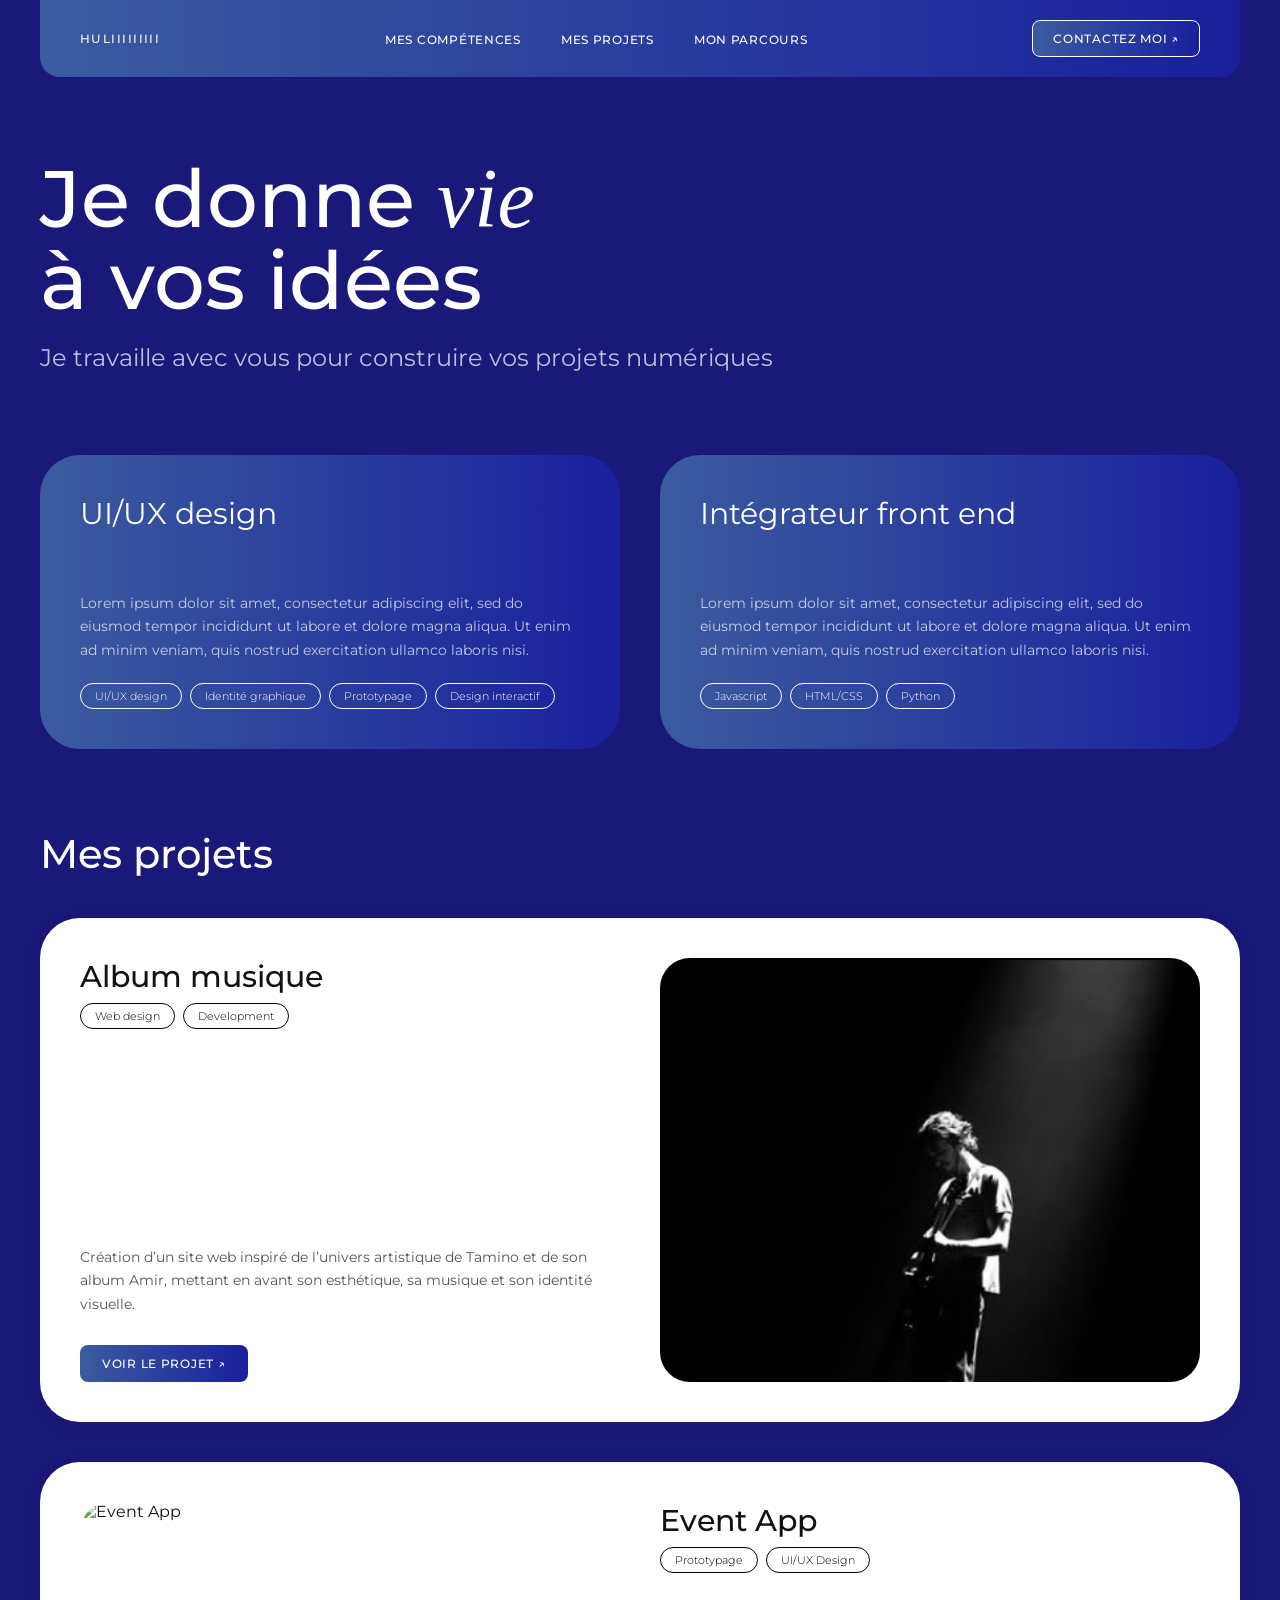
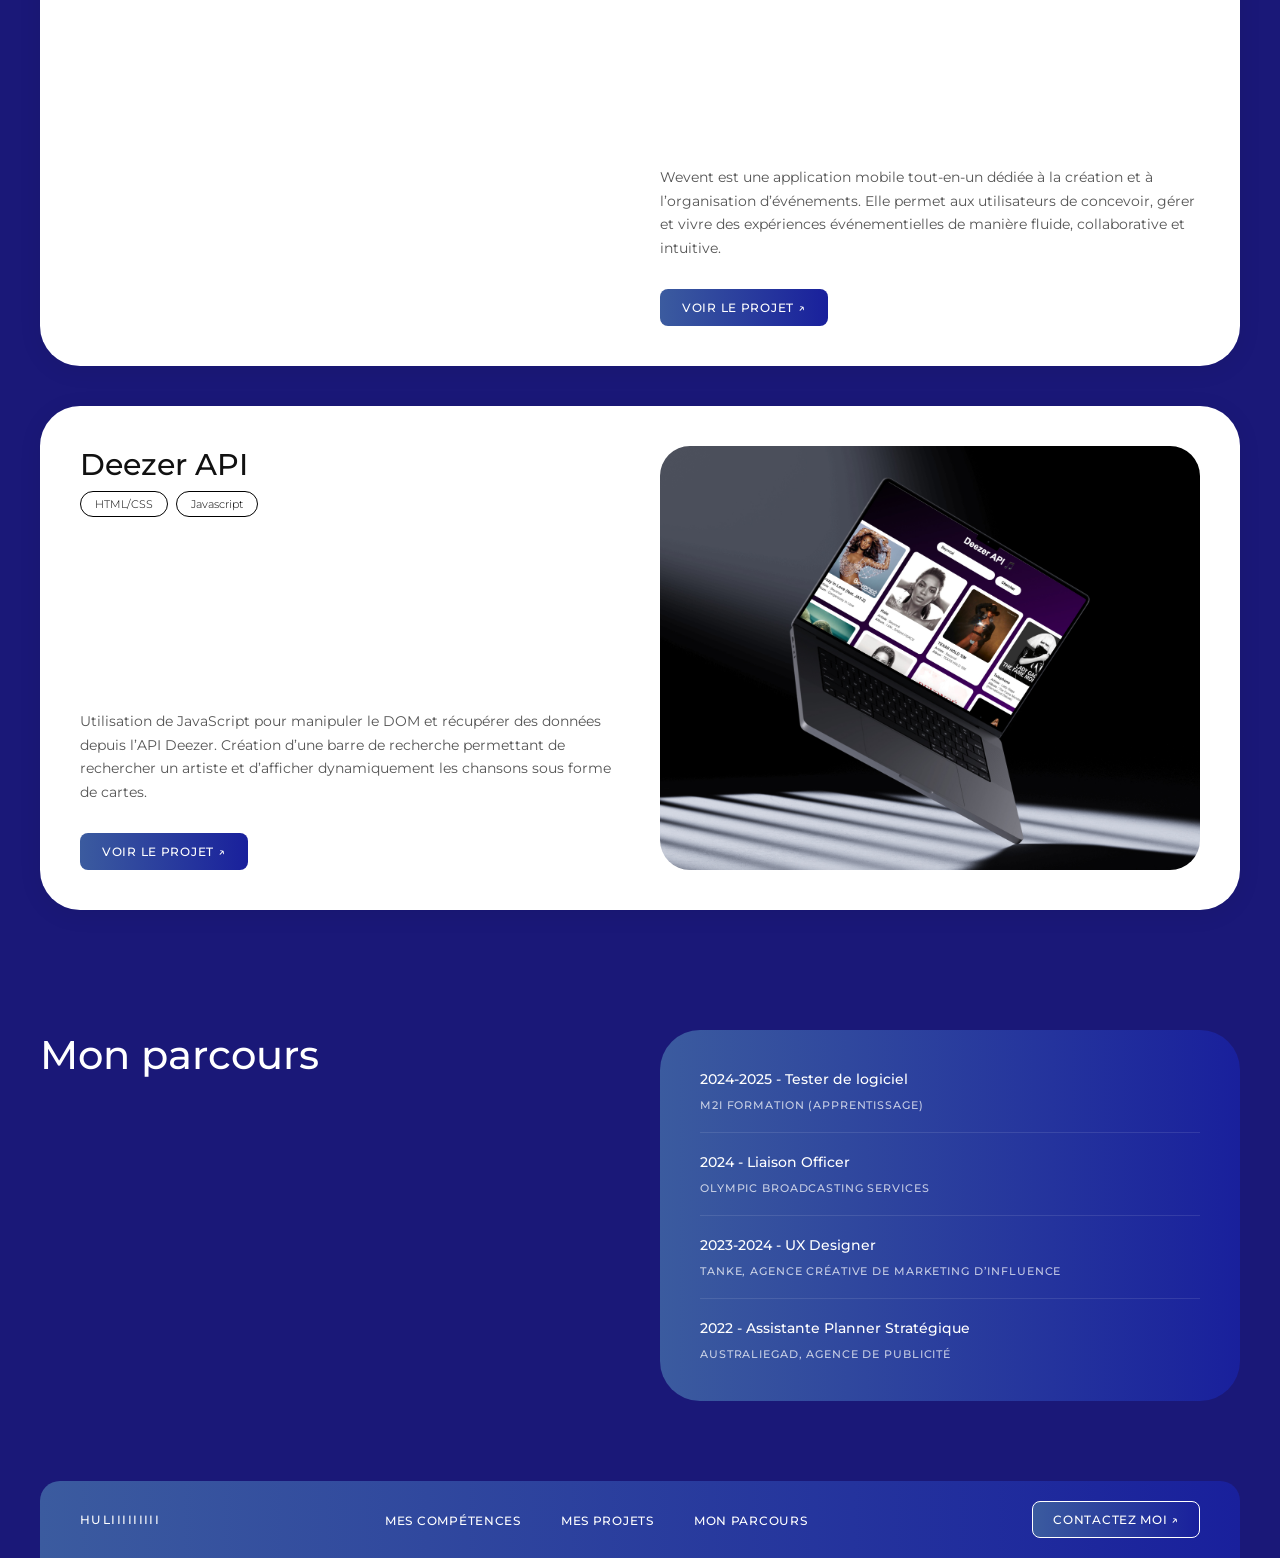
==== commit dbe23b46: "update" ====
--- a/index.html
+++ b/index.html
@@ -56,7 +56,7 @@
     </footer>
 
     <!-- script.js charge data.json et peuple toute la page -->
-    <script src="script-correction.js"></script>
+    <script src="script.js"></script>
 
   </body>
 </html>
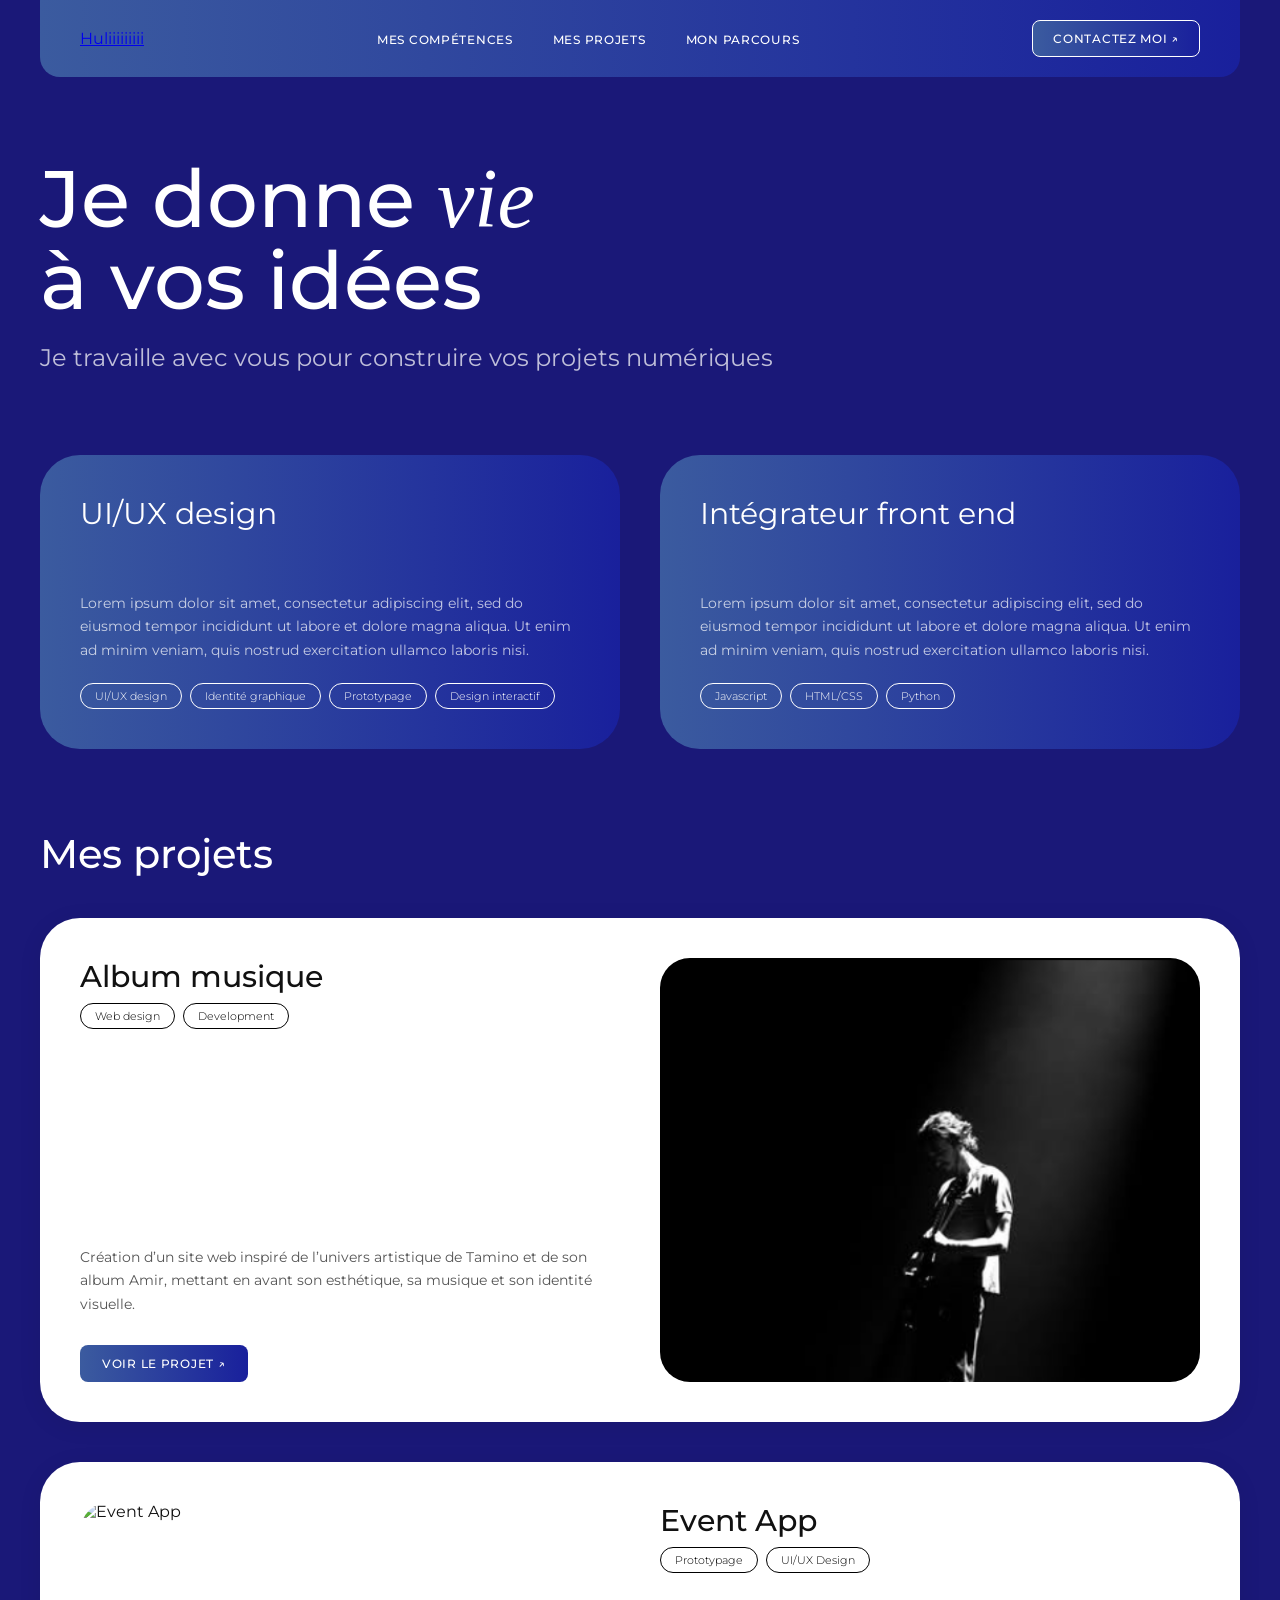
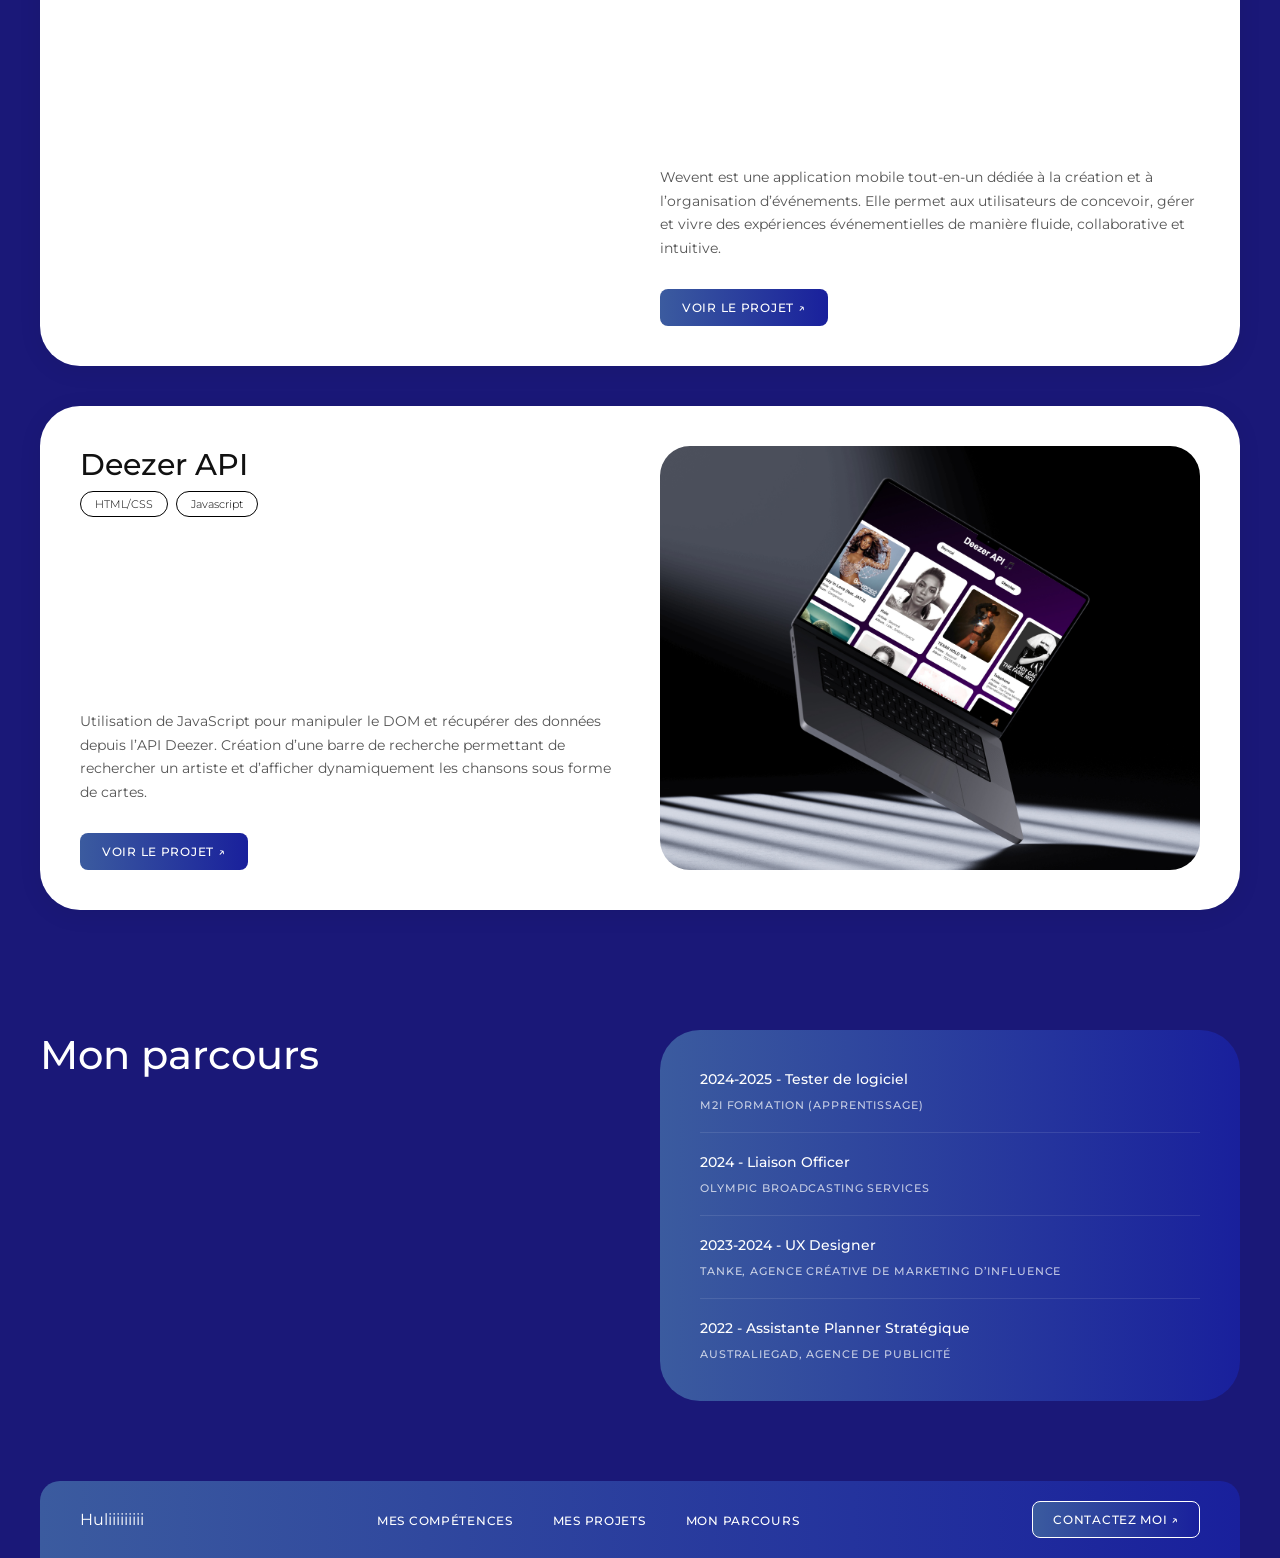
==== commit 033c18c7: "update" ====
--- a/index.html
+++ b/index.html
@@ -14,7 +14,9 @@
     <!-- ===================== NAV ===================== -->
     <!-- Contenu peuplé par script.js -->
     <nav class="navbar">
-      <a href="#" class="logo"></a>
+      <a href="#" class="logo">
+        <img src="assets/logo avatar hulya.png" alt="Logo Hulya">
+      </a>
       <ul class="nav-links"></ul>
       <a class="btn-nav"></a>
     </nav>
--- a/style.css
+++ b/style.css
@@ -78,13 +78,12 @@
 }
 
 
-.logo {
-  color: var(--blanc);
-  font-size: var(--fs-nav);
-  font-weight: 500;
-  letter-spacing: 0.12em;
-  text-transform: uppercase;
-  text-decoration: none;
+.logo img {
+  width: 48px;
+  height: 48px;
+  object-fit: cover;
+  border-radius: 50%;
+  display: block;
 }
 
 .nav-links {
